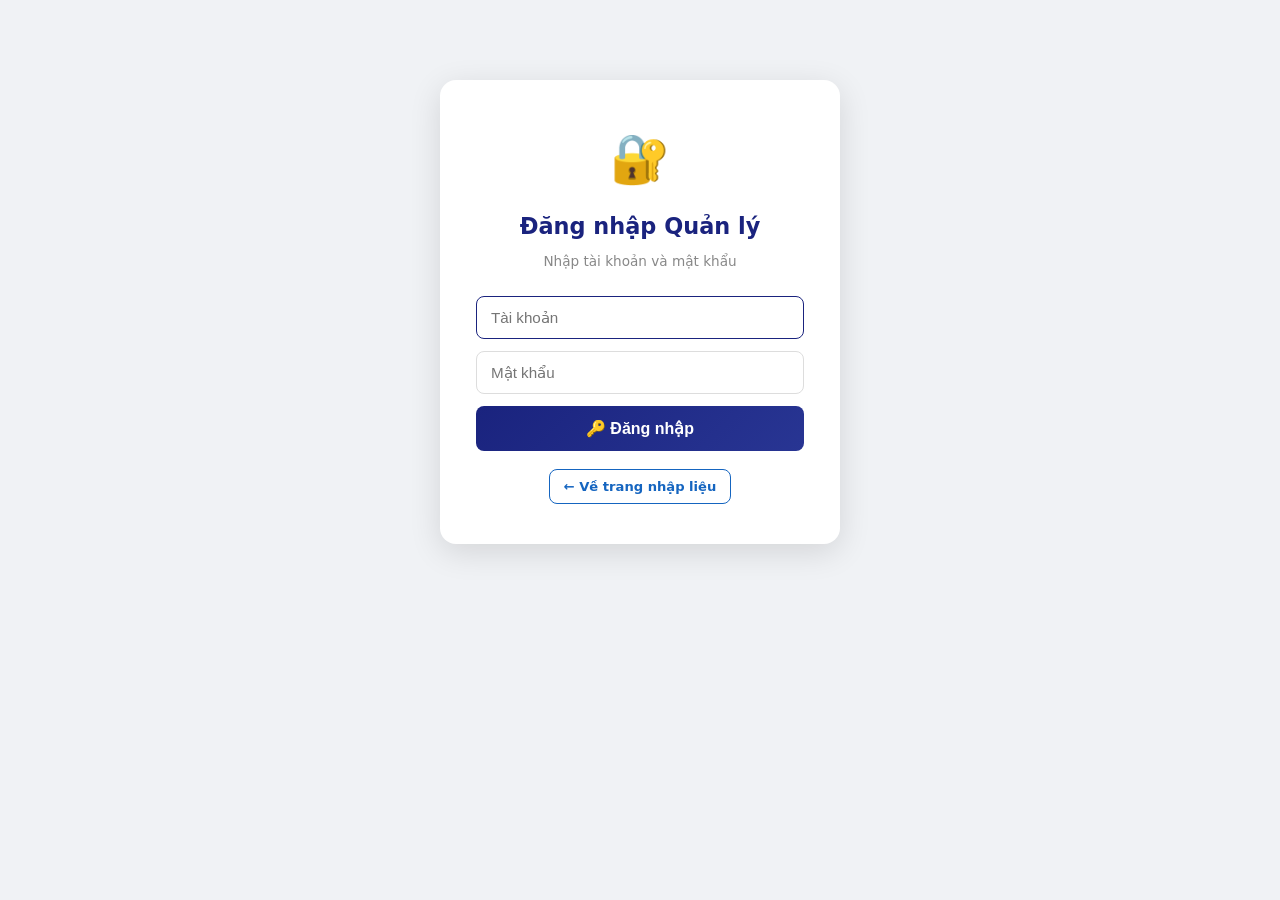
==== quanlyphuongtien/admin.html @ a6fe16ea "Rename qlvtkhanhhoa.com.vn/quanlyphuongtien/admin.html to quanlyphuongtien/admin.html" ====
<!DOCTYPE html>
<html lang="vi">
<head>
  <meta charset="UTF-8">
  <meta name="viewport" content="width=device-width, initial-scale=1.0">
  <title>Tổng Hợp Danh Sách Xe - Quản Lý</title>
  <style>
  :root{--color-primary:#1565c0;--color-primary-dark:#0d47a1;--color-indigo:#1a237e;--color-success:#2e7d32;--color-danger:#c62828;--color-bg:#f0f2f5;--color-card:#fff;--color-border:#e0e0e0;--radius:12px}
  *{margin:0;padding:0;box-sizing:border-box}
  body{font-family:'Segoe UI',system-ui,-apple-system,sans-serif;background:var(--color-bg);color:#1a1a2e;line-height:1.6}
  .header{background:linear-gradient(135deg,#1a237e,#283593);color:#fff;padding:28px 24px;text-align:center}
  .header h1{font-size:1.6rem;margin-bottom:4px}.header p{opacity:.85;font-size:.9rem}
  .container{max-width:1200px;margin:0 auto;padding:20px 16px}
  .btn{padding:10px 20px;border:none;border-radius:8px;font-size:.88rem;font-weight:600;cursor:pointer;display:inline-flex;align-items:center;gap:6px}
  .btn-outline{background:#fff;color:var(--color-primary);border:1.5px solid var(--color-primary)}.btn-outline:hover{background:#e3f2fd}
  .btn-success{background:var(--color-success);color:#fff}.btn-success:hover{background:#1b5e20}
  .btn-danger{background:var(--color-danger);color:#fff}.btn-danger:hover{background:#b71c1c}
  .btn-sm{padding:6px 14px;font-size:.82rem}
  .toast-container{position:fixed;top:20px;right:20px;z-index:9999;display:flex;flex-direction:column;gap:8px}
  .toast{padding:12px 20px;border-radius:8px;color:#fff;font-size:.88rem;font-weight:500;transform:translateX(120%);transition:transform .3s;box-shadow:0 4px 12px rgba(0,0,0,.15);max-width:400px}
  .toast.show{transform:translateX(0)}.toast.success{background:var(--color-success)}.toast.error{background:var(--color-danger)}.toast.info{background:#455a64}
  .login{max-width:400px;margin:80px auto;background:#fff;border-radius:16px;box-shadow:0 8px 32px rgba(0,0,0,.12);padding:40px 36px;text-align:center}
  .login h2{margin:12px 0 6px;color:var(--color-indigo);font-size:1.4rem}.login p{color:#888;font-size:.85rem;margin-bottom:24px}
  .login input{width:100%;padding:12px 14px;border:1.5px solid #ddd;border-radius:8px;font-size:.95rem;box-sizing:border-box;margin-bottom:12px}
  .login input:focus{border-color:var(--color-indigo);outline:none}
  .login-btn{width:100%;padding:13px;background:linear-gradient(135deg,#1a237e,#283593);color:#fff;border:none;border-radius:8px;font-size:1rem;font-weight:600;cursor:pointer}
  .login-err{color:#d32f2f;font-size:.83rem;margin-bottom:12px;display:none}
  .dash{display:none}.dash.active{display:block}
  .cards{display:grid;grid-template-columns:repeat(auto-fit,minmax(200px,1fr));gap:16px;margin-bottom:24px}
  .scard{background:#fff;border-radius:12px;padding:20px 24px;box-shadow:0 2px 12px rgba(0,0,0,.08);text-align:center;border:1px solid var(--color-border)}
  .scard .num{font-size:2.2rem;font-weight:700;color:var(--color-indigo);line-height:1.2}.scard .lbl{font-size:.85rem;color:#666;margin-top:4px}
  .actions-bar{display:flex;gap:10px;margin-bottom:20px;flex-wrap:wrap;align-items:center}
  .sub-card{background:#fff;border-radius:12px;box-shadow:0 2px 12px rgba(0,0,0,.08);margin-bottom:16px;overflow:hidden;border:1px solid #e0e0e0}
  .sub-hdr{display:flex;justify-content:space-between;align-items:center;padding:16px 20px;background:#f5f7fa;cursor:pointer;gap:12px;flex-wrap:wrap}
  .sub-hdr:hover{background:#eef1f6}
  .sub-info{display:flex;gap:20px;align-items:center;flex-wrap:wrap;flex:1}
  .sub-info .name{font-weight:600;color:var(--color-indigo);font-size:1rem}
  .sub-info .meta{color:#666;font-size:.82rem}
  .badge{display:inline-block;padding:4px 12px;border-radius:20px;font-size:.78rem;font-weight:600;white-space:nowrap}
  .bg-green{background:#e8f5e9;color:#2e7d32}.bg-blue{background:#e3f2fd;color:#1565c0}
  .sub-body{display:none;padding:0 20px 20px}.sub-body.open{display:block}
  .sub-detail{display:flex;gap:24px;padding:12px 16px;background:#fafafa;border-radius:8px;margin-bottom:16px;flex-wrap:wrap;font-size:.88rem}
  .table-wrapper{overflow-x:auto;border-radius:8px;border:1px solid var(--color-border)}
  .data-table{width:100%;border-collapse:collapse;font-size:.82rem}
  .data-table th{background:#f5f7fa;padding:10px 12px;text-align:left;font-weight:600;color:#444;border-bottom:2px solid #e0e0e0;white-space:nowrap}
  .data-table td{padding:8px 12px;border-bottom:1px solid #f0f0f0;vertical-align:top}
  .data-table tr:hover{background:#f8f9ff}
  .arrow{font-size:1.2rem;transition:transform .3s;flex-shrink:0}.arrow.open{transform:rotate(180deg)}
  .del-btn{background:none;border:none;cursor:pointer;font-size:1.1rem;padding:4px 8px;border-radius:6px;opacity:.6}.del-btn:hover{opacity:1;background:#ffebee}
  .logout-btn{background:rgba(255,255,255,.15);color:#fff;border:1px solid rgba(255,255,255,.3);padding:6px 16px;border-radius:6px;cursor:pointer;font-size:.82rem}
  .pw-box{background:#fff;border-radius:12px;padding:20px 24px;box-shadow:0 2px 12px rgba(0,0,0,.08);margin-bottom:20px;border:1px solid var(--color-border)}
  .pw-box h3{margin:0 0 12px;font-size:1rem}
  .pw-row{display:flex;gap:12px;flex-wrap:wrap;align-items:flex-end}
  .pw-row .fg{flex:1;min-width:180px;margin-bottom:16px}
  .pw-row label{display:block;font-size:.82rem;font-weight:600;color:#555;margin-bottom:6px}
  .pw-row input{width:100%;padding:10px 12px;border:1.5px solid #ddd;border-radius:8px;font-size:.9rem;box-sizing:border-box}
  .search-box{position:relative}
  .search-box input{padding:8px 12px 8px 32px;border:1.5px solid #ddd;border-radius:8px;font-size:.88rem;min-width:200px}
  .search-box input:focus{border-color:var(--color-primary);outline:none}
  .search-icon{position:absolute;left:10px;top:50%;transform:translateY(-50%)}
  @media(max-width:600px){.header h1{font-size:1.2rem}.cards{grid-template-columns:1fr}.search-box input{min-width:0;width:100%}}
  </style>
</head>
<body>

<div id="loginScreen" class="login">
  <div style="font-size:3rem">🔐</div>
  <h2>Đăng nhập Quản lý</h2>
  <p>Nhập tài khoản và mật khẩu</p>
  <form id="loginForm">
    <input type="text" id="loginUser" placeholder="Tài khoản" autofocus>
    <input type="password" id="loginPass" placeholder="Mật khẩu">
    <div class="login-err" id="loginErr">Sai tài khoản hoặc mật khẩu!</div>
    <button type="submit" class="login-btn">🔑 Đăng nhập</button>
  </form>
  <div style="margin-top:18px">
    <a href="index.html" class="btn btn-outline btn-sm" style="text-decoration:none">← Về trang nhập liệu</a>
  </div>
</div>

<div id="dash" class="dash">
  <header class="header">
    <h1>🔑 Tổng Hợp Danh Sách Xe</h1>
    <p>Xem tất cả phương tiện đã nộp — Dữ liệu từ Google Sheets</p>
    <div style="margin-top:10px;display:flex;gap:12px;align-items:center;justify-content:center;flex-wrap:wrap">
      <a href="index.html" style="color:#fff;opacity:.8;font-size:.85rem;text-decoration:underline">← Trang nhập liệu</a>
      <button class="logout-btn" id="btnLogout">🚪 Đăng xuất</button>
    </div>
  </header>

  <div id="toastContainer" class="toast-container"></div>

  <div class="container">
    <div class="cards">
      <div class="scard"><div class="num" id="tSubs">0</div><div class="lbl">Lượt nộp</div></div>
      <div class="scard"><div class="num" id="tVeh">0</div><div class="lbl">Tổng số xe</div></div>
      <div class="scard"><div class="num" id="tPpl">0</div><div class="lbl">Đơn vị / cá nhân</div></div>
    </div>

    <div class="actions-bar">
      <button class="btn btn-outline" id="btnRefresh">🔄 Làm mới</button>
      <button class="btn btn-success" id="btnExportAll">📥 Xuất Excel tổng hợp</button>
      <button class="btn btn-danger btn-sm" id="btnClearAll">🗑️ Xóa tất cả</button>
      <div class="search-box" style="margin-left:auto"><span class="search-icon">🔍</span><input type="text" id="searchInput" placeholder="Lọc theo tên, SĐT, email, biển số, đơn vị..."></div>
    </div>

    <div class="pw-box">
      <h3>🔧 Đổi mật khẩu quản lý</h3>
      <div class="pw-row">
        <div class="fg"><label>Tài khoản mới</label><input type="text" id="newUser"></div>
        <div class="fg"><label>Mật khẩu mới</label><input type="password" id="newPass"></div>
        <button class="btn btn-outline" id="btnChgPw" style="height:42px;margin-bottom:16px">💾 Lưu</button>
      </div>
    </div>

    <div id="subsList"></div>
  </div>
</div>

<script src="https://cdn.sheetjs.com/xlsx-0.20.3/package/dist/xlsx.full.min.js"></script>
<script>
/* ===== CẤU HÌNH API — dán URL web app Apps Script của bạn vào đây ===== */
var API_URL='https://script.google.com/macros/s/AKfycbxdv98ykDOkmrjnr_sd-RaKfi7Gx3114HEgh5yLzJ5TA0Jw1oR4vMDsIMnKHIXBnnZs/exec';
function callApi(payload){
  return fetch(API_URL,{method:'POST',body:JSON.stringify(payload)}).then(function(r){return r.json()});
}

var submissions=[], filterTerm='', adminCred=null;
function esc(s){if(!s)return'';return String(s).replace(/&/g,'&amp;').replace(/</g,'&lt;').replace(/>/g,'&gt;')}
function showToast(m,t){var c=document.getElementById('toastContainer');if(!c)return;var d=document.createElement('div');d.className='toast '+(t||'success');d.textContent=m;c.appendChild(d);setTimeout(function(){d.classList.add('show')},10);setTimeout(function(){d.classList.remove('show');setTimeout(function(){d.remove()},300)},3500)}
function fmtT(iso){var d=new Date(iso);function p(n){return n<10?'0'+n:''+n}return p(d.getDate())+'/'+p(d.getMonth()+1)+'/'+d.getFullYear()+' '+p(d.getHours())+':'+p(d.getMinutes())}

/* ===== Đăng nhập ===== */
document.getElementById('loginForm').addEventListener('submit',function(e){
  e.preventDefault();
  var u=document.getElementById('loginUser').value.trim(), p=document.getElementById('loginPass').value;
  callApi({action:'verify',user:u,pass:p}).then(function(r){
    if(r&&r.status==='success'&&r.ok){
      adminCred={user:u,pass:p};
      try{sessionStorage.setItem('admin_cred',JSON.stringify(adminCred))}catch(e){}
      showDash();
    }else{document.getElementById('loginErr').style.display='block'}
  }).catch(function(){document.getElementById('loginErr').style.display='block'});
});

document.getElementById('btnLogout').addEventListener('click',function(){try{sessionStorage.removeItem('admin_cred')}catch(e){}location.reload()});
document.getElementById('btnRefresh').addEventListener('click',loadData);
document.getElementById('searchInput').addEventListener('input',function(){filterTerm=this.value.toLowerCase().trim();renderAll()});
document.getElementById('btnClearAll').addEventListener('click',function(){
  if(!confirm('Xóa TẤT CẢ dữ liệu? Không thể hoàn tác!'))return;
  callApi({action:'deleteAll',user:adminCred.user,pass:adminCred.pass}).then(function(r){
    if(r&&r.status==='success'){loadData();showToast('Đã xóa tất cả')}else{showToast('Lỗi: '+(r?r.message:''),'error')}
  }).catch(function(e){showToast('Lỗi: '+String(e),'error')});
});
document.getElementById('btnChgPw').addEventListener('click',function(){
  var u=document.getElementById('newUser').value.trim(), p=document.getElementById('newPass').value;
  if(!u||!p){showToast('Nhập đủ tài khoản và mật khẩu!','error');return}
  callApi({action:'setCred',user:adminCred.user,pass:adminCred.pass,newUser:u,newPass:p}).then(function(r){
    if(r&&r.status==='success'){
      adminCred={user:u,pass:p};
      try{sessionStorage.setItem('admin_cred',JSON.stringify(adminCred))}catch(e){}
      showToast('Đã đổi mật khẩu!');document.getElementById('newUser').value='';document.getElementById('newPass').value='';
    }else{showToast('Lỗi: '+(r?r.message:''),'error')}
  }).catch(function(e){showToast('Lỗi: '+String(e),'error')});
});

/* Khôi phục phiên đăng nhập */
try{var sc=sessionStorage.getItem('admin_cred');if(sc){adminCred=JSON.parse(sc);showDash()}}catch(e){}
function showDash(){document.getElementById('loginScreen').style.display='none';document.getElementById('dash').classList.add('active');loadData()}

function loadData(){
  if(!adminCred){return}
  document.getElementById('subsList').innerHTML='<div style="text-align:center;padding:40px;color:#666"><p style="font-size:1.5rem">⏳</p><p>Đang tải từ Google Sheets...</p></div>';
  callApi({action:'getAll',user:adminCred.user,pass:adminCred.pass}).then(function(r){
    if(r&&r.status==='success'){submissions=r.submissions||[];renderAll()}
    else{showToast('Lỗi: '+(r?r.message:''),'error');submissions=[];renderAll()}
  }).catch(function(e){showToast('Lỗi tải: '+String(e),'error');submissions=[];renderAll()});
}

function matchFilter(s){
  if(!filterTerm)return true;
  var parts=[s.submitter.hoTen,s.submitter.sdt,s.submitter.email];
  for(var j=0;j<s.vehicles.length;j++){var v=s.vehicles[j];parts.push(v.bienSo,v.donVi,v.soPhuhieu,v.loaiPH,v.chuSoHuu,v.laiXe)}
  return parts.join(' ').toLowerCase().indexOf(filterTerm)>=0;
}

function renderAll(){
  var ts=submissions.length,tv=0,emails={};
  for(var i=0;i<submissions.length;i++){tv+=submissions[i].vehicleCount||0;emails[submissions[i].submitter.email||submissions[i].submitter.hoTen]=1}
  document.getElementById('tSubs').textContent=ts;
  document.getElementById('tVeh').textContent=tv;
  document.getElementById('tPpl').textContent=Object.keys(emails).length;

  var c=document.getElementById('subsList');
  if(submissions.length===0){c.innerHTML='<div style="text-align:center;padding:60px 20px;color:#999"><span style="font-size:3rem;display:block;margin-bottom:12px">📭</span><p style="font-size:1.1rem;font-weight:500">Chưa có lượt nộp nào</p></div>';return}

  var sorted=submissions.slice().sort(function(a,b){return new Date(b.timestamp)-new Date(a.timestamp)}).filter(matchFilter);
  if(sorted.length===0){c.innerHTML='<div style="text-align:center;padding:40px 20px;color:#999"><span style="font-size:2.5rem;display:block;margin-bottom:8px">🔍</span><p>Không có lượt nộp nào khớp "'+esc(filterTerm)+'"</p></div>';return}

  var h='';
  for(var i=0;i<sorted.length;i++){
    var s=sorted[i],tm=fmtT(s.timestamp);
    h+='<div class="sub-card"><div class="sub-hdr" onclick="togSub(this)"><div class="sub-info">';
    h+='<span class="name">👤 '+esc(s.submitter.hoTen)+'</span>';
    h+='<span class="meta">📞 '+esc(s.submitter.sdt)+'</span>';
    h+='<span class="meta">📧 '+esc(s.submitter.email)+'</span></div>';
    h+='<span class="badge bg-green">🚗 '+s.vehicleCount+' xe</span>';
    h+='<span class="badge bg-blue">🕐 '+tm+'</span>';
    h+='<button class="del-btn" onclick="event.stopPropagation();delSub(\''+s.id+'\')" title="Xóa">🗑️</button>';
    h+='<span class="arrow">▼</span></div>';
    h+='<div class="sub-body"><div class="sub-detail">';
    h+='<span>👤 <strong>'+esc(s.submitter.hoTen)+'</strong></span>';
    h+='<span>📞 <strong>'+esc(s.submitter.sdt)+'</strong></span>';
    h+='<span>📧 <strong>'+esc(s.submitter.email)+'</strong></span>';
    h+='<span>🕐 <strong>'+tm+'</strong></span></div>';
    h+='<div class="table-wrapper" style="display:block"><table class="data-table"><thead><tr>';
    h+='<th>STT</th><th>Đơn vị</th><th>Mã ĐKKD</th><th>Biển số</th><th>Loại PH</th><th>TT/Ghế</th><th>Chủ xe</th><th>Lái xe</th><th>Niên hạn</th><th>TK GSHT</th></tr></thead><tbody>';
    for(var j=0;j<s.vehicles.length;j++){
      var v=s.vehicles[j];
      h+='<tr><td>'+(j+1)+'</td><td>'+esc(v.donVi)+'</td><td>'+esc(v.maSoDKKD)+'</td><td><strong>'+esc(v.bienSo)+'</strong></td><td>'+esc(v.loaiPH)+'</td><td>'+esc(v.taiTrong)+'</td><td>'+esc(v.chuSoHuu)+'</td><td>'+esc(v.laiXe)+'</td><td>'+esc(v.nienHan)+'</td><td>'+esc(v.taiKhoan)+'</td></tr>';
    }
    h+='</tbody></table></div></div></div>';
  }
  c.innerHTML=h;
}

function togSub(el){var b=el.nextElementSibling,a=el.querySelector('.arrow');b.classList.toggle('open');a.classList.toggle('open')}
function delSub(id){
  if(!confirm('Xóa lượt nộp này?'))return;
  callApi({action:'delete',id:id,user:adminCred.user,pass:adminCred.pass}).then(function(r){
    if(r&&r.status==='success'){loadData();showToast('Đã xóa')}else{showToast('Lỗi: '+(r?r.message:''),'error')}
  }).catch(function(e){showToast('Lỗi: '+String(e),'error')});
}

/* ===== Tạo worksheet đúng mẫu cơ quan ===== */
function buildOfficialSheet(list){
  var header1=['STT','Tên Đơn vị Kinh Doanh vận tải','Mã số Đăng ký kinh doanh đơn vị','Địa chỉ đơn vị Đăng ký KDVT','Biển số','Số Phù hiệu','Loại Phù Hiệu','Tải trọng Hàng Hóa (theo đăng ký xe)\n(Kg)','Tên chủ sở hữu (theo đăng ký xe)/ số điện thoại chủ xe','Địa chỉ chủ Phương tiện','Họ tên Lái xe/ Số điện thoại lái xe','Địa chỉ lái xe','Niên hạn \n sử dụng\n(nếu không niên hạn ghi số 0)','Thiết bị giám sát hành trình và \n thiết bị ghi nhận hình ảnh người lái xe','','','Ghi chú'];
  var header2=['','','','','','','','','','','','','','Tài khoản','Mật khẩu','Đơn vị cung cấp',''];
  var rows=[header1,header2];
  for(var i=0;i<list.length;i++){var v=list[i];rows.push([i+1,v.donVi,v.maSoDKKD,v.diaChiDV,v.bienSo,v.soPhuhieu,v.loaiPH,v.taiTrong,v.chuSoHuu,v.diaChiChu,v.laiXe,v.diaChiLX,v.nienHan,v.taiKhoan,v.matKhau,v.dvCungCap,v.ghiChu])}
  var ws=XLSX.utils.aoa_to_sheet(rows);
  ws['!cols']=[{wch:7},{wch:20},{wch:26},{wch:23},{wch:21},{wch:16},{wch:22},{wch:17},{wch:42},{wch:28},{wch:26},{wch:25},{wch:18},{wch:18},{wch:18},{wch:15},{wch:21}];
  ws['!merges']=[
    {s:{r:0,c:0},e:{r:1,c:0}},{s:{r:0,c:1},e:{r:1,c:1}},{s:{r:0,c:2},e:{r:1,c:2}},{s:{r:0,c:3},e:{r:1,c:3}},
    {s:{r:0,c:4},e:{r:1,c:4}},{s:{r:0,c:5},e:{r:1,c:5}},{s:{r:0,c:6},e:{r:1,c:6}},{s:{r:0,c:7},e:{r:1,c:7}},
    {s:{r:0,c:8},e:{r:1,c:8}},{s:{r:0,c:9},e:{r:1,c:9}},{s:{r:0,c:10},e:{r:1,c:10}},{s:{r:0,c:11},e:{r:1,c:11}},
    {s:{r:0,c:12},e:{r:1,c:12}},{s:{r:0,c:13},e:{r:0,c:15}},{s:{r:0,c:16},e:{r:1,c:16}}
  ];
  return ws;
}

document.getElementById('btnExportAll').addEventListener('click',function(){
  if(submissions.length===0){showToast('Chưa có dữ liệu để xuất!','error');return}
  var subs=submissions.slice().sort(function(a,b){return new Date(a.timestamp)-new Date(b.timestamp)}).filter(matchFilter);
  if(subs.length===0){showToast('Không có lượt nộp nào khớp bộ lọc!','error');return}
  var allVehicles=[], logRows=[['STT','Người nộp','SĐT','Email','Số xe','Thời gian nộp']];
  for(var i=0;i<subs.length;i++){
    var s=subs[i];
    logRows.push([i+1,s.submitter.hoTen,s.submitter.sdt,s.submitter.email,s.vehicleCount,fmtT(s.timestamp)]);
    for(var j=0;j<s.vehicles.length;j++)allVehicles.push(s.vehicles[j]);
  }
  var wb=XLSX.utils.book_new();
  XLSX.utils.book_append_sheet(wb,buildOfficialSheet(allVehicles),'Tổng hợp xe');
  var wsLog=XLSX.utils.aoa_to_sheet(logRows);
  wsLog['!cols']=[{wch:6},{wch:24},{wch:15},{wch:26},{wch:8},{wch:18}];
  XLSX.utils.book_append_sheet(wb,wsLog,'Theo lượt nộp');
  var dateStr=new Date().toISOString().slice(0,10);
  XLSX.writeFile(wb,'Tong_hop_danh_sach_xe_'+dateStr+'.xlsx');
  showToast('Đã xuất '+allVehicles.length+' xe ('+subs.length+' lượt nộp)');
});
</script>
</body>
</html>
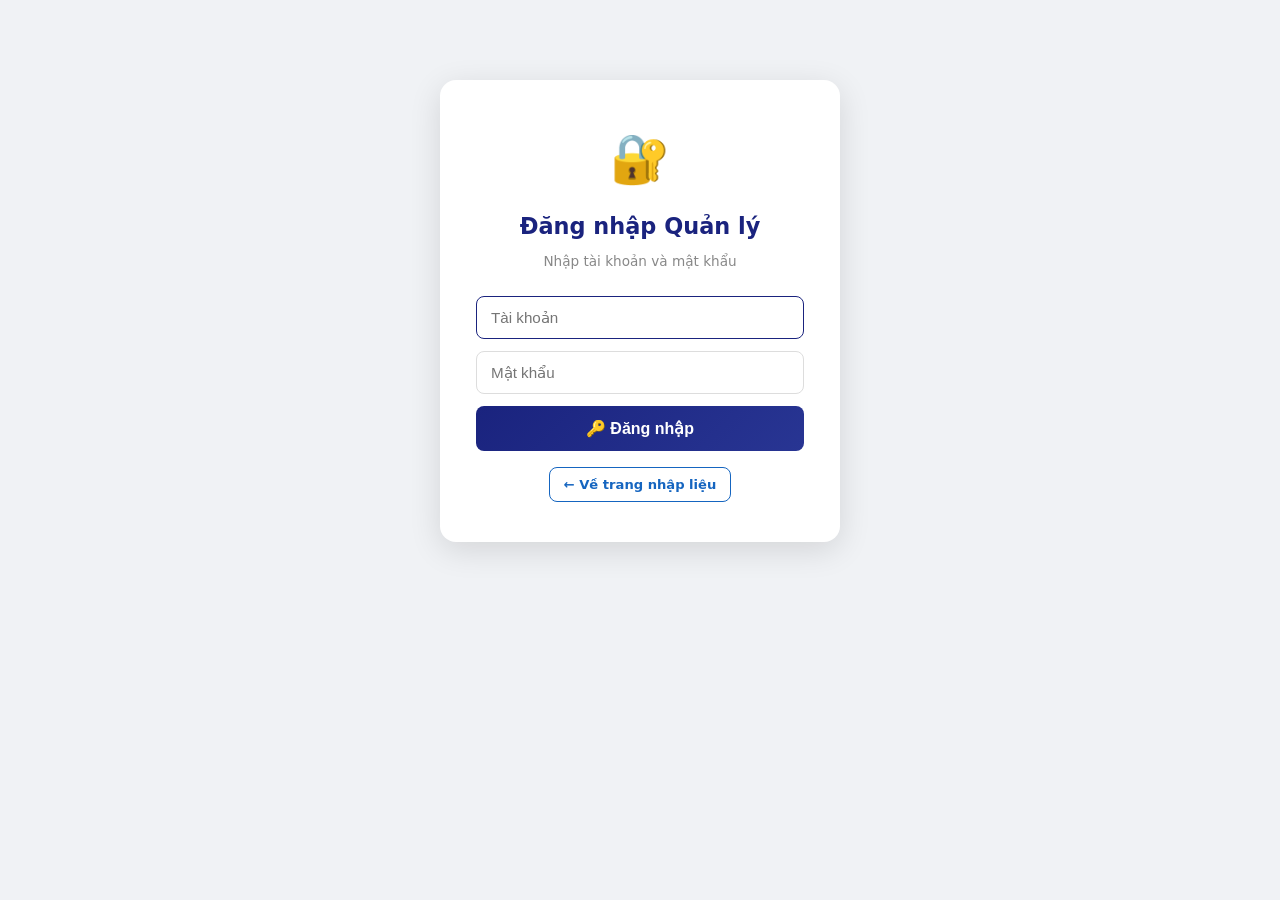
==== commit 27a1ecbe: "Update delete functionality in admin panel Replaced 'Clear All' button with 'Delete Selected' functi" ====
--- a/quanlyphuongtien/admin.html
+++ b/quanlyphuongtien/admin.html
@@ -73,7 +73,7 @@
     <div class="login-err" id="loginErr">Sai tài khoản hoặc mật khẩu!</div>
     <button type="submit" class="login-btn">🔑 Đăng nhập</button>
   </form>
-  <div style="margin-top:18px">
+  <div style="margin-top:16px">
     <a href="index.html" class="btn btn-outline btn-sm" style="text-decoration:none">← Về trang nhập liệu</a>
   </div>
 </div>
@@ -100,7 +100,8 @@
     <div class="actions-bar">
       <button class="btn btn-outline" id="btnRefresh">🔄 Làm mới</button>
       <button class="btn btn-success" id="btnExportAll">📥 Xuất Excel tổng hợp</button>
-      <button class="btn btn-danger btn-sm" id="btnClearAll">🗑️ Xóa tất cả</button>
+      <label style="display:inline-flex;align-items:center;gap:6px;font-size:.85rem;color:#555;cursor:pointer;user-select:none"><input type="checkbox" id="chkAll" style="width:16px;height:16px;cursor:pointer"> Chọn tất cả</label>
+      <button class="btn btn-danger btn-sm" id="btnDeleteSelected">🗑️ Xóa mục đã chọn</button>
       <div class="search-box" style="margin-left:auto"><span class="search-icon">🔍</span><input type="text" id="searchInput" placeholder="Lọc theo tên, SĐT, email, biển số, đơn vị..."></div>
     </div>
 
@@ -146,11 +147,17 @@
 document.getElementById('btnLogout').addEventListener('click',function(){try{sessionStorage.removeItem('admin_cred')}catch(e){}location.reload()});
 document.getElementById('btnRefresh').addEventListener('click',loadData);
 document.getElementById('searchInput').addEventListener('input',function(){filterTerm=this.value.toLowerCase().trim();renderAll()});
-document.getElementById('btnClearAll').addEventListener('click',function(){
-  if(!confirm('Xóa TẤT CẢ dữ liệu? Không thể hoàn tác!'))return;
-  callApi({action:'deleteAll',user:adminCred.user,pass:adminCred.pass}).then(function(r){
-    if(r&&r.status==='success'){loadData();showToast('Đã xóa tất cả')}else{showToast('Lỗi: '+(r?r.message:''),'error')}
-  }).catch(function(e){showToast('Lỗi: '+String(e),'error')});
+document.getElementById('chkAll').addEventListener('change',function(){
+  var boxes=document.querySelectorAll('.sub-chk');
+  for(var i=0;i<boxes.length;i++)boxes[i].checked=this.checked;
+});
+document.getElementById('btnDeleteSelected').addEventListener('click',function(){
+  var boxes=document.querySelectorAll('.sub-chk:checked');
+  if(boxes.length===0){showToast('Chưa chọn lượt nộp nào để xóa!','error');return}
+  if(!confirm('Xóa '+boxes.length+' lượt nộp đã chọn? Không thể hoàn tác!'))return;
+  var ids=[];for(var i=0;i<boxes.length;i++)ids.push(boxes[i].getAttribute('data-id'));
+  var proms=ids.map(function(id){return callApi({action:'delete',id:id,user:adminCred.user,pass:adminCred.pass})});
+  Promise.all(proms).then(function(){loadData();showToast('Đã xóa '+ids.length+' lượt nộp')}).catch(function(e){loadData();showToast('Lỗi: '+String(e),'error')});
 });
 document.getElementById('btnChgPw').addEventListener('click',function(){
   var u=document.getElementById('newUser').value.trim(), p=document.getElementById('newPass').value;
@@ -185,6 +192,7 @@
 }
 
 function renderAll(){
+  var ca=document.getElementById('chkAll');if(ca)ca.checked=false;
   var ts=submissions.length,tv=0,emails={};
   for(var i=0;i<submissions.length;i++){tv+=submissions[i].vehicleCount||0;emails[submissions[i].submitter.email||submissions[i].submitter.hoTen]=1}
   document.getElementById('tSubs').textContent=ts;
@@ -200,7 +208,9 @@
   var h='';
   for(var i=0;i<sorted.length;i++){
     var s=sorted[i],tm=fmtT(s.timestamp);
-    h+='<div class="sub-card"><div class="sub-hdr" onclick="togSub(this)"><div class="sub-info">';
+    h+='<div class="sub-card"><div class="sub-hdr" onclick="togSub(this)">';
+    h+='<input type="checkbox" class="sub-chk" data-id="'+esc(s.id)+'" onclick="event.stopPropagation()" style="width:18px;height:18px;flex-shrink:0;cursor:pointer">';
+    h+='<div class="sub-info">';
     h+='<span class="name">👤 '+esc(s.submitter.hoTen)+'</span>';
     h+='<span class="meta">📞 '+esc(s.submitter.sdt)+'</span>';
     h+='<span class="meta">📧 '+esc(s.submitter.email)+'</span></div>';
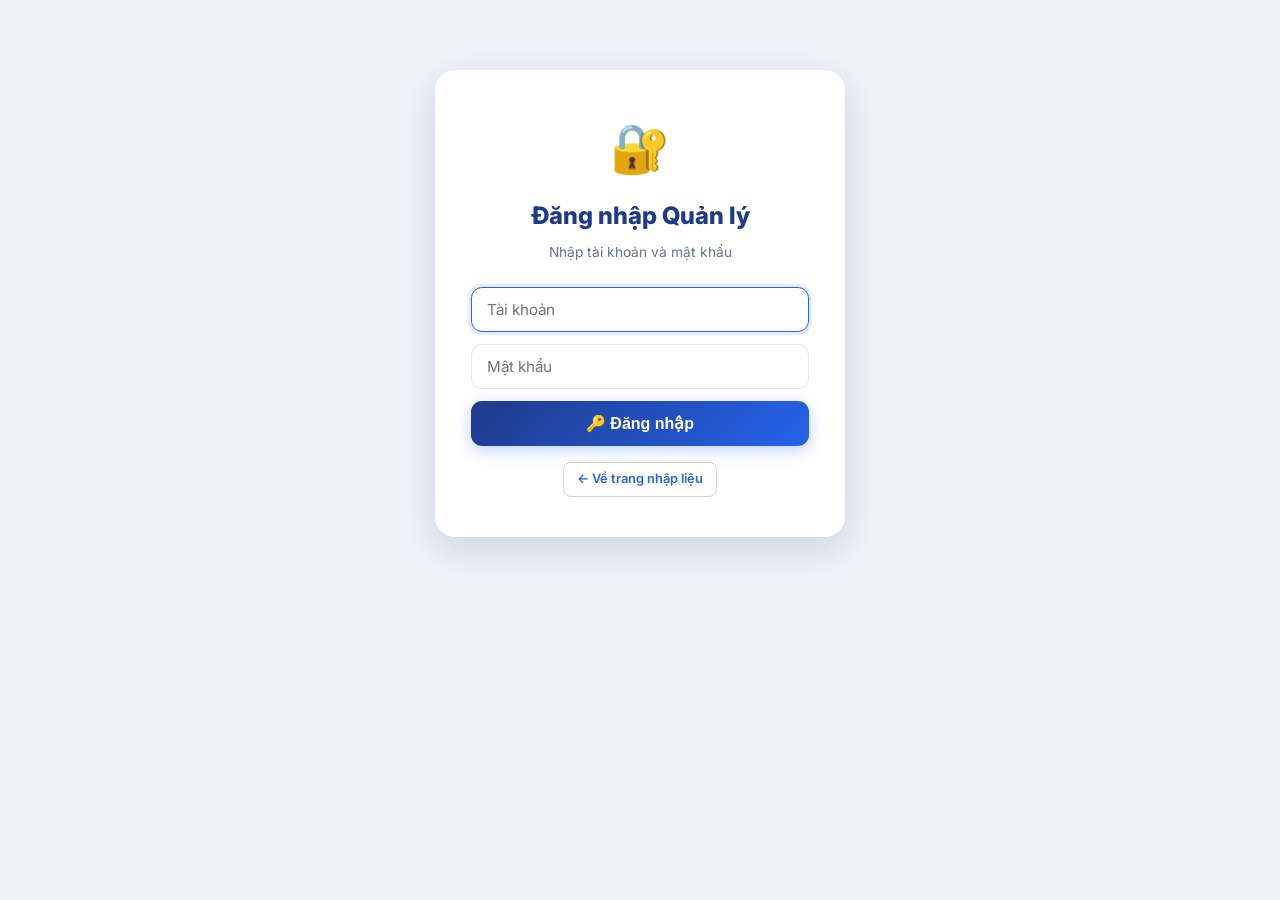
==== commit ba4e0bdf: "Add files via upload" ====
--- a/quanlyphuongtien/admin.html
+++ b/quanlyphuongtien/admin.html
@@ -1,283 +1,419 @@
-<!DOCTYPE html>
-<html lang="vi">
-<head>
-  <meta charset="UTF-8">
-  <meta name="viewport" content="width=device-width, initial-scale=1.0">
-  <title>Tổng Hợp Danh Sách Xe - Quản Lý</title>
-  <style>
-  :root{--color-primary:#1565c0;--color-primary-dark:#0d47a1;--color-indigo:#1a237e;--color-success:#2e7d32;--color-danger:#c62828;--color-bg:#f0f2f5;--color-card:#fff;--color-border:#e0e0e0;--radius:12px}
-  *{margin:0;padding:0;box-sizing:border-box}
-  body{font-family:'Segoe UI',system-ui,-apple-system,sans-serif;background:var(--color-bg);color:#1a1a2e;line-height:1.6}
-  .header{background:linear-gradient(135deg,#1a237e,#283593);color:#fff;padding:28px 24px;text-align:center}
-  .header h1{font-size:1.6rem;margin-bottom:4px}.header p{opacity:.85;font-size:.9rem}
-  .container{max-width:1200px;margin:0 auto;padding:20px 16px}
-  .btn{padding:10px 20px;border:none;border-radius:8px;font-size:.88rem;font-weight:600;cursor:pointer;display:inline-flex;align-items:center;gap:6px}
-  .btn-outline{background:#fff;color:var(--color-primary);border:1.5px solid var(--color-primary)}.btn-outline:hover{background:#e3f2fd}
-  .btn-success{background:var(--color-success);color:#fff}.btn-success:hover{background:#1b5e20}
-  .btn-danger{background:var(--color-danger);color:#fff}.btn-danger:hover{background:#b71c1c}
-  .btn-sm{padding:6px 14px;font-size:.82rem}
-  .toast-container{position:fixed;top:20px;right:20px;z-index:9999;display:flex;flex-direction:column;gap:8px}
-  .toast{padding:12px 20px;border-radius:8px;color:#fff;font-size:.88rem;font-weight:500;transform:translateX(120%);transition:transform .3s;box-shadow:0 4px 12px rgba(0,0,0,.15);max-width:400px}
-  .toast.show{transform:translateX(0)}.toast.success{background:var(--color-success)}.toast.error{background:var(--color-danger)}.toast.info{background:#455a64}
-  .login{max-width:400px;margin:80px auto;background:#fff;border-radius:16px;box-shadow:0 8px 32px rgba(0,0,0,.12);padding:40px 36px;text-align:center}
-  .login h2{margin:12px 0 6px;color:var(--color-indigo);font-size:1.4rem}.login p{color:#888;font-size:.85rem;margin-bottom:24px}
-  .login input{width:100%;padding:12px 14px;border:1.5px solid #ddd;border-radius:8px;font-size:.95rem;box-sizing:border-box;margin-bottom:12px}
-  .login input:focus{border-color:var(--color-indigo);outline:none}
-  .login-btn{width:100%;padding:13px;background:linear-gradient(135deg,#1a237e,#283593);color:#fff;border:none;border-radius:8px;font-size:1rem;font-weight:600;cursor:pointer}
-  .login-err{color:#d32f2f;font-size:.83rem;margin-bottom:12px;display:none}
-  .dash{display:none}.dash.active{display:block}
-  .cards{display:grid;grid-template-columns:repeat(auto-fit,minmax(200px,1fr));gap:16px;margin-bottom:24px}
-  .scard{background:#fff;border-radius:12px;padding:20px 24px;box-shadow:0 2px 12px rgba(0,0,0,.08);text-align:center;border:1px solid var(--color-border)}
-  .scard .num{font-size:2.2rem;font-weight:700;color:var(--color-indigo);line-height:1.2}.scard .lbl{font-size:.85rem;color:#666;margin-top:4px}
-  .actions-bar{display:flex;gap:10px;margin-bottom:20px;flex-wrap:wrap;align-items:center}
-  .sub-card{background:#fff;border-radius:12px;box-shadow:0 2px 12px rgba(0,0,0,.08);margin-bottom:16px;overflow:hidden;border:1px solid #e0e0e0}
-  .sub-hdr{display:flex;justify-content:space-between;align-items:center;padding:16px 20px;background:#f5f7fa;cursor:pointer;gap:12px;flex-wrap:wrap}
-  .sub-hdr:hover{background:#eef1f6}
-  .sub-info{display:flex;gap:20px;align-items:center;flex-wrap:wrap;flex:1}
-  .sub-info .name{font-weight:600;color:var(--color-indigo);font-size:1rem}
-  .sub-info .meta{color:#666;font-size:.82rem}
-  .badge{display:inline-block;padding:4px 12px;border-radius:20px;font-size:.78rem;font-weight:600;white-space:nowrap}
-  .bg-green{background:#e8f5e9;color:#2e7d32}.bg-blue{background:#e3f2fd;color:#1565c0}
-  .sub-body{display:none;padding:0 20px 20px}.sub-body.open{display:block}
-  .sub-detail{display:flex;gap:24px;padding:12px 16px;background:#fafafa;border-radius:8px;margin-bottom:16px;flex-wrap:wrap;font-size:.88rem}
-  .table-wrapper{overflow-x:auto;border-radius:8px;border:1px solid var(--color-border)}
-  .data-table{width:100%;border-collapse:collapse;font-size:.82rem}
-  .data-table th{background:#f5f7fa;padding:10px 12px;text-align:left;font-weight:600;color:#444;border-bottom:2px solid #e0e0e0;white-space:nowrap}
-  .data-table td{padding:8px 12px;border-bottom:1px solid #f0f0f0;vertical-align:top}
-  .data-table tr:hover{background:#f8f9ff}
-  .arrow{font-size:1.2rem;transition:transform .3s;flex-shrink:0}.arrow.open{transform:rotate(180deg)}
-  .del-btn{background:none;border:none;cursor:pointer;font-size:1.1rem;padding:4px 8px;border-radius:6px;opacity:.6}.del-btn:hover{opacity:1;background:#ffebee}
-  .logout-btn{background:rgba(255,255,255,.15);color:#fff;border:1px solid rgba(255,255,255,.3);padding:6px 16px;border-radius:6px;cursor:pointer;font-size:.82rem}
-  .pw-box{background:#fff;border-radius:12px;padding:20px 24px;box-shadow:0 2px 12px rgba(0,0,0,.08);margin-bottom:20px;border:1px solid var(--color-border)}
-  .pw-box h3{margin:0 0 12px;font-size:1rem}
-  .pw-row{display:flex;gap:12px;flex-wrap:wrap;align-items:flex-end}
-  .pw-row .fg{flex:1;min-width:180px;margin-bottom:16px}
-  .pw-row label{display:block;font-size:.82rem;font-weight:600;color:#555;margin-bottom:6px}
-  .pw-row input{width:100%;padding:10px 12px;border:1.5px solid #ddd;border-radius:8px;font-size:.9rem;box-sizing:border-box}
-  .search-box{position:relative}
-  .search-box input{padding:8px 12px 8px 32px;border:1.5px solid #ddd;border-radius:8px;font-size:.88rem;min-width:200px}
-  .search-box input:focus{border-color:var(--color-primary);outline:none}
-  .search-icon{position:absolute;left:10px;top:50%;transform:translateY(-50%)}
-  @media(max-width:600px){.header h1{font-size:1.2rem}.cards{grid-template-columns:1fr}.search-box input{min-width:0;width:100%}}
-  </style>
-</head>
-<body>
-
-<div id="loginScreen" class="login">
-  <div style="font-size:3rem">🔐</div>
-  <h2>Đăng nhập Quản lý</h2>
-  <p>Nhập tài khoản và mật khẩu</p>
-  <form id="loginForm">
-    <input type="text" id="loginUser" placeholder="Tài khoản" autofocus>
-    <input type="password" id="loginPass" placeholder="Mật khẩu">
-    <div class="login-err" id="loginErr">Sai tài khoản hoặc mật khẩu!</div>
-    <button type="submit" class="login-btn">🔑 Đăng nhập</button>
-  </form>
-  <div style="margin-top:16px">
-    <a href="index.html" class="btn btn-outline btn-sm" style="text-decoration:none">← Về trang nhập liệu</a>
-  </div>
-</div>
-
-<div id="dash" class="dash">
-  <header class="header">
-    <h1>🔑 Tổng Hợp Danh Sách Xe</h1>
-    <p>Xem tất cả phương tiện đã nộp — Dữ liệu từ Google Sheets</p>
-    <div style="margin-top:10px;display:flex;gap:12px;align-items:center;justify-content:center;flex-wrap:wrap">
-      <a href="index.html" style="color:#fff;opacity:.8;font-size:.85rem;text-decoration:underline">← Trang nhập liệu</a>
-      <button class="logout-btn" id="btnLogout">🚪 Đăng xuất</button>
-    </div>
-  </header>
-
-  <div id="toastContainer" class="toast-container"></div>
-
-  <div class="container">
-    <div class="cards">
-      <div class="scard"><div class="num" id="tSubs">0</div><div class="lbl">Lượt nộp</div></div>
-      <div class="scard"><div class="num" id="tVeh">0</div><div class="lbl">Tổng số xe</div></div>
-      <div class="scard"><div class="num" id="tPpl">0</div><div class="lbl">Đơn vị / cá nhân</div></div>
-    </div>
-
-    <div class="actions-bar">
-      <button class="btn btn-outline" id="btnRefresh">🔄 Làm mới</button>
-      <button class="btn btn-success" id="btnExportAll">📥 Xuất Excel tổng hợp</button>
-      <label style="display:inline-flex;align-items:center;gap:6px;font-size:.85rem;color:#555;cursor:pointer;user-select:none"><input type="checkbox" id="chkAll" style="width:16px;height:16px;cursor:pointer"> Chọn tất cả</label>
-      <button class="btn btn-danger btn-sm" id="btnDeleteSelected">🗑️ Xóa mục đã chọn</button>
-      <div class="search-box" style="margin-left:auto"><span class="search-icon">🔍</span><input type="text" id="searchInput" placeholder="Lọc theo tên, SĐT, email, biển số, đơn vị..."></div>
-    </div>
-
-    <div class="pw-box">
-      <h3>🔧 Đổi mật khẩu quản lý</h3>
-      <div class="pw-row">
-        <div class="fg"><label>Tài khoản mới</label><input type="text" id="newUser"></div>
-        <div class="fg"><label>Mật khẩu mới</label><input type="password" id="newPass"></div>
-        <button class="btn btn-outline" id="btnChgPw" style="height:42px;margin-bottom:16px">💾 Lưu</button>
-      </div>
-    </div>
-
-    <div id="subsList"></div>
-  </div>
-</div>
-
-<script src="https://cdn.sheetjs.com/xlsx-0.20.3/package/dist/xlsx.full.min.js"></script>
-<script>
-/* ===== CẤU HÌNH API — dán URL web app Apps Script của bạn vào đây ===== */
-var API_URL='https://script.google.com/macros/s/AKfycbxdv98ykDOkmrjnr_sd-RaKfi7Gx3114HEgh5yLzJ5TA0Jw1oR4vMDsIMnKHIXBnnZs/exec';
-function callApi(payload){
-  return fetch(API_URL,{method:'POST',body:JSON.stringify(payload)}).then(function(r){return r.json()});
-}
-
-var submissions=[], filterTerm='', adminCred=null;
-function esc(s){if(!s)return'';return String(s).replace(/&/g,'&amp;').replace(/</g,'&lt;').replace(/>/g,'&gt;')}
-function showToast(m,t){var c=document.getElementById('toastContainer');if(!c)return;var d=document.createElement('div');d.className='toast '+(t||'success');d.textContent=m;c.appendChild(d);setTimeout(function(){d.classList.add('show')},10);setTimeout(function(){d.classList.remove('show');setTimeout(function(){d.remove()},300)},3500)}
-function fmtT(iso){var d=new Date(iso);function p(n){return n<10?'0'+n:''+n}return p(d.getDate())+'/'+p(d.getMonth()+1)+'/'+d.getFullYear()+' '+p(d.getHours())+':'+p(d.getMinutes())}
-
-/* ===== Đăng nhập ===== */
-document.getElementById('loginForm').addEventListener('submit',function(e){
-  e.preventDefault();
-  var u=document.getElementById('loginUser').value.trim(), p=document.getElementById('loginPass').value;
-  callApi({action:'verify',user:u,pass:p}).then(function(r){
-    if(r&&r.status==='success'&&r.ok){
-      adminCred={user:u,pass:p};
-      try{sessionStorage.setItem('admin_cred',JSON.stringify(adminCred))}catch(e){}
-      showDash();
-    }else{document.getElementById('loginErr').style.display='block'}
-  }).catch(function(){document.getElementById('loginErr').style.display='block'});
-});
-
-document.getElementById('btnLogout').addEventListener('click',function(){try{sessionStorage.removeItem('admin_cred')}catch(e){}location.reload()});
-document.getElementById('btnRefresh').addEventListener('click',loadData);
-document.getElementById('searchInput').addEventListener('input',function(){filterTerm=this.value.toLowerCase().trim();renderAll()});
-document.getElementById('chkAll').addEventListener('change',function(){
-  var boxes=document.querySelectorAll('.sub-chk');
-  for(var i=0;i<boxes.length;i++)boxes[i].checked=this.checked;
-});
-document.getElementById('btnDeleteSelected').addEventListener('click',function(){
-  var boxes=document.querySelectorAll('.sub-chk:checked');
-  if(boxes.length===0){showToast('Chưa chọn lượt nộp nào để xóa!','error');return}
-  if(!confirm('Xóa '+boxes.length+' lượt nộp đã chọn? Không thể hoàn tác!'))return;
-  var ids=[];for(var i=0;i<boxes.length;i++)ids.push(boxes[i].getAttribute('data-id'));
-  var proms=ids.map(function(id){return callApi({action:'delete',id:id,user:adminCred.user,pass:adminCred.pass})});
-  Promise.all(proms).then(function(){loadData();showToast('Đã xóa '+ids.length+' lượt nộp')}).catch(function(e){loadData();showToast('Lỗi: '+String(e),'error')});
-});
-document.getElementById('btnChgPw').addEventListener('click',function(){
-  var u=document.getElementById('newUser').value.trim(), p=document.getElementById('newPass').value;
-  if(!u||!p){showToast('Nhập đủ tài khoản và mật khẩu!','error');return}
-  callApi({action:'setCred',user:adminCred.user,pass:adminCred.pass,newUser:u,newPass:p}).then(function(r){
-    if(r&&r.status==='success'){
-      adminCred={user:u,pass:p};
-      try{sessionStorage.setItem('admin_cred',JSON.stringify(adminCred))}catch(e){}
-      showToast('Đã đổi mật khẩu!');document.getElementById('newUser').value='';document.getElementById('newPass').value='';
-    }else{showToast('Lỗi: '+(r?r.message:''),'error')}
-  }).catch(function(e){showToast('Lỗi: '+String(e),'error')});
-});
-
-/* Khôi phục phiên đăng nhập */
-try{var sc=sessionStorage.getItem('admin_cred');if(sc){adminCred=JSON.parse(sc);showDash()}}catch(e){}
-function showDash(){document.getElementById('loginScreen').style.display='none';document.getElementById('dash').classList.add('active');loadData()}
-
-function loadData(){
-  if(!adminCred){return}
-  document.getElementById('subsList').innerHTML='<div style="text-align:center;padding:40px;color:#666"><p style="font-size:1.5rem">⏳</p><p>Đang tải từ Google Sheets...</p></div>';
-  callApi({action:'getAll',user:adminCred.user,pass:adminCred.pass}).then(function(r){
-    if(r&&r.status==='success'){submissions=r.submissions||[];renderAll()}
-    else{showToast('Lỗi: '+(r?r.message:''),'error');submissions=[];renderAll()}
-  }).catch(function(e){showToast('Lỗi tải: '+String(e),'error');submissions=[];renderAll()});
-}
-
-function matchFilter(s){
-  if(!filterTerm)return true;
-  var parts=[s.submitter.hoTen,s.submitter.sdt,s.submitter.email];
-  for(var j=0;j<s.vehicles.length;j++){var v=s.vehicles[j];parts.push(v.bienSo,v.donVi,v.soPhuhieu,v.loaiPH,v.chuSoHuu,v.laiXe)}
-  return parts.join(' ').toLowerCase().indexOf(filterTerm)>=0;
-}
-
-function renderAll(){
-  var ca=document.getElementById('chkAll');if(ca)ca.checked=false;
-  var ts=submissions.length,tv=0,emails={};
-  for(var i=0;i<submissions.length;i++){tv+=submissions[i].vehicleCount||0;emails[submissions[i].submitter.email||submissions[i].submitter.hoTen]=1}
-  document.getElementById('tSubs').textContent=ts;
-  document.getElementById('tVeh').textContent=tv;
-  document.getElementById('tPpl').textContent=Object.keys(emails).length;
-
-  var c=document.getElementById('subsList');
-  if(submissions.length===0){c.innerHTML='<div style="text-align:center;padding:60px 20px;color:#999"><span style="font-size:3rem;display:block;margin-bottom:12px">📭</span><p style="font-size:1.1rem;font-weight:500">Chưa có lượt nộp nào</p></div>';return}
-
-  var sorted=submissions.slice().sort(function(a,b){return new Date(b.timestamp)-new Date(a.timestamp)}).filter(matchFilter);
-  if(sorted.length===0){c.innerHTML='<div style="text-align:center;padding:40px 20px;color:#999"><span style="font-size:2.5rem;display:block;margin-bottom:8px">🔍</span><p>Không có lượt nộp nào khớp "'+esc(filterTerm)+'"</p></div>';return}
-
-  var h='';
-  for(var i=0;i<sorted.length;i++){
-    var s=sorted[i],tm=fmtT(s.timestamp);
-    h+='<div class="sub-card"><div class="sub-hdr" onclick="togSub(this)">';
-    h+='<input type="checkbox" class="sub-chk" data-id="'+esc(s.id)+'" onclick="event.stopPropagation()" style="width:18px;height:18px;flex-shrink:0;cursor:pointer">';
-    h+='<div class="sub-info">';
-    h+='<span class="name">👤 '+esc(s.submitter.hoTen)+'</span>';
-    h+='<span class="meta">📞 '+esc(s.submitter.sdt)+'</span>';
-    h+='<span class="meta">📧 '+esc(s.submitter.email)+'</span></div>';
-    h+='<span class="badge bg-green">🚗 '+s.vehicleCount+' xe</span>';
-    h+='<span class="badge bg-blue">🕐 '+tm+'</span>';
-    h+='<button class="del-btn" onclick="event.stopPropagation();delSub(\''+s.id+'\')" title="Xóa">🗑️</button>';
-    h+='<span class="arrow">▼</span></div>';
-    h+='<div class="sub-body"><div class="sub-detail">';
-    h+='<span>👤 <strong>'+esc(s.submitter.hoTen)+'</strong></span>';
-    h+='<span>📞 <strong>'+esc(s.submitter.sdt)+'</strong></span>';
-    h+='<span>📧 <strong>'+esc(s.submitter.email)+'</strong></span>';
-    h+='<span>🕐 <strong>'+tm+'</strong></span></div>';
-    h+='<div class="table-wrapper" style="display:block"><table class="data-table"><thead><tr>';
-    h+='<th>STT</th><th>Đơn vị</th><th>Mã ĐKKD</th><th>Biển số</th><th>Loại PH</th><th>TT/Ghế</th><th>Chủ xe</th><th>Lái xe</th><th>Niên hạn</th><th>TK GSHT</th></tr></thead><tbody>';
-    for(var j=0;j<s.vehicles.length;j++){
-      var v=s.vehicles[j];
-      h+='<tr><td>'+(j+1)+'</td><td>'+esc(v.donVi)+'</td><td>'+esc(v.maSoDKKD)+'</td><td><strong>'+esc(v.bienSo)+'</strong></td><td>'+esc(v.loaiPH)+'</td><td>'+esc(v.taiTrong)+'</td><td>'+esc(v.chuSoHuu)+'</td><td>'+esc(v.laiXe)+'</td><td>'+esc(v.nienHan)+'</td><td>'+esc(v.taiKhoan)+'</td></tr>';
-    }
-    h+='</tbody></table></div></div></div>';
-  }
-  c.innerHTML=h;
-}
-
-function togSub(el){var b=el.nextElementSibling,a=el.querySelector('.arrow');b.classList.toggle('open');a.classList.toggle('open')}
-function delSub(id){
-  if(!confirm('Xóa lượt nộp này?'))return;
-  callApi({action:'delete',id:id,user:adminCred.user,pass:adminCred.pass}).then(function(r){
-    if(r&&r.status==='success'){loadData();showToast('Đã xóa')}else{showToast('Lỗi: '+(r?r.message:''),'error')}
-  }).catch(function(e){showToast('Lỗi: '+String(e),'error')});
-}
-
-/* ===== Tạo worksheet đúng mẫu cơ quan ===== */
-function buildOfficialSheet(list){
-  var header1=['STT','Tên Đơn vị Kinh Doanh vận tải','Mã số Đăng ký kinh doanh đơn vị','Địa chỉ đơn vị Đăng ký KDVT','Biển số','Số Phù hiệu','Loại Phù Hiệu','Tải trọng Hàng Hóa (theo đăng ký xe)\n(Kg)','Tên chủ sở hữu (theo đăng ký xe)/ số điện thoại chủ xe','Địa chỉ chủ Phương tiện','Họ tên Lái xe/ Số điện thoại lái xe','Địa chỉ lái xe','Niên hạn \n sử dụng\n(nếu không niên hạn ghi số 0)','Thiết bị giám sát hành trình và \n thiết bị ghi nhận hình ảnh người lái xe','','','Ghi chú'];
-  var header2=['','','','','','','','','','','','','','Tài khoản','Mật khẩu','Đơn vị cung cấp',''];
-  var rows=[header1,header2];
-  for(var i=0;i<list.length;i++){var v=list[i];rows.push([i+1,v.donVi,v.maSoDKKD,v.diaChiDV,v.bienSo,v.soPhuhieu,v.loaiPH,v.taiTrong,v.chuSoHuu,v.diaChiChu,v.laiXe,v.diaChiLX,v.nienHan,v.taiKhoan,v.matKhau,v.dvCungCap,v.ghiChu])}
-  var ws=XLSX.utils.aoa_to_sheet(rows);
-  ws['!cols']=[{wch:7},{wch:20},{wch:26},{wch:23},{wch:21},{wch:16},{wch:22},{wch:17},{wch:42},{wch:28},{wch:26},{wch:25},{wch:18},{wch:18},{wch:18},{wch:15},{wch:21}];
-  ws['!merges']=[
-    {s:{r:0,c:0},e:{r:1,c:0}},{s:{r:0,c:1},e:{r:1,c:1}},{s:{r:0,c:2},e:{r:1,c:2}},{s:{r:0,c:3},e:{r:1,c:3}},
-    {s:{r:0,c:4},e:{r:1,c:4}},{s:{r:0,c:5},e:{r:1,c:5}},{s:{r:0,c:6},e:{r:1,c:6}},{s:{r:0,c:7},e:{r:1,c:7}},
-    {s:{r:0,c:8},e:{r:1,c:8}},{s:{r:0,c:9},e:{r:1,c:9}},{s:{r:0,c:10},e:{r:1,c:10}},{s:{r:0,c:11},e:{r:1,c:11}},
-    {s:{r:0,c:12},e:{r:1,c:12}},{s:{r:0,c:13},e:{r:0,c:15}},{s:{r:0,c:16},e:{r:1,c:16}}
-  ];
-  return ws;
-}
-
-document.getElementById('btnExportAll').addEventListener('click',function(){
-  if(submissions.length===0){showToast('Chưa có dữ liệu để xuất!','error');return}
-  var subs=submissions.slice().sort(function(a,b){return new Date(a.timestamp)-new Date(b.timestamp)}).filter(matchFilter);
-  if(subs.length===0){showToast('Không có lượt nộp nào khớp bộ lọc!','error');return}
-  var allVehicles=[], logRows=[['STT','Người nộp','SĐT','Email','Số xe','Thời gian nộp']];
-  for(var i=0;i<subs.length;i++){
-    var s=subs[i];
-    logRows.push([i+1,s.submitter.hoTen,s.submitter.sdt,s.submitter.email,s.vehicleCount,fmtT(s.timestamp)]);
-    for(var j=0;j<s.vehicles.length;j++)allVehicles.push(s.vehicles[j]);
-  }
-  var wb=XLSX.utils.book_new();
-  XLSX.utils.book_append_sheet(wb,buildOfficialSheet(allVehicles),'Tổng hợp xe');
-  var wsLog=XLSX.utils.aoa_to_sheet(logRows);
-  wsLog['!cols']=[{wch:6},{wch:24},{wch:15},{wch:26},{wch:8},{wch:18}];
-  XLSX.utils.book_append_sheet(wb,wsLog,'Theo lượt nộp');
-  var dateStr=new Date().toISOString().slice(0,10);
-  XLSX.writeFile(wb,'Tong_hop_danh_sach_xe_'+dateStr+'.xlsx');
-  showToast('Đã xuất '+allVehicles.length+' xe ('+subs.length+' lượt nộp)');
-});
-</script>
-</body>
-</html>
+<!DOCTYPE html>
+<html lang="vi">
+<head>
+  <meta charset="UTF-8">
+  <meta name="viewport" content="width=device-width, initial-scale=1.0">
+  <title>Tổng Hợp Danh Sách Xe - Quản Lý</title>
+  <style>
+  @import url('https://fonts.googleapis.com/css2?family=Inter:wght@400;500;600;700;800&display=swap');
+  :root{--primary:#2563eb;--primary-dark:#1d4ed8;--indigo:#1e3a8a;--color-primary:#2563eb;--color-primary-dark:#1d4ed8;--color-indigo:#1e3a8a;--color-success:#16a34a;--color-danger:#dc2626;--bg:#eef2f9;--card:#fff;--text:#1e293b;--color-text:#1e293b;--muted:#64748b;--border:#e2e8f0;--color-border:#e2e8f0;--radius:16px;--shadow:0 4px 24px rgba(15,23,42,.06);--shadow-lg:0 12px 40px rgba(15,23,42,.14)}
+  *{margin:0;padding:0;box-sizing:border-box}
+  body{font-family:'Inter','Segoe UI',system-ui,-apple-system,sans-serif;background:var(--bg);color:var(--text);line-height:1.6;-webkit-font-smoothing:antialiased}
+  .container{max-width:1200px;margin:0 auto;padding:24px 16px}
+  .btn{padding:11px 20px;border:none;border-radius:10px;font-size:.88rem;font-weight:600;cursor:pointer;display:inline-flex;align-items:center;gap:7px;transition:all .18s;font-family:inherit}
+  .btn:active{transform:translateY(1px)}.btn:disabled{opacity:.55;cursor:not-allowed;box-shadow:none}
+  .btn-primary{background:var(--primary);color:#fff;box-shadow:0 4px 14px rgba(37,99,235,.3)}.btn-primary:hover{background:var(--primary-dark)}
+  .btn-success{background:var(--color-success);color:#fff;box-shadow:0 4px 14px rgba(22,163,74,.28)}.btn-success:hover{filter:brightness(.94)}
+  .btn-danger{background:var(--color-danger);color:#fff;box-shadow:0 4px 14px rgba(220,38,38,.2)}.btn-danger:hover{filter:brightness(.94)}
+  .btn-outline{background:#fff;color:var(--primary);border:1.5px solid #cbd5e1}.btn-outline:hover{border-color:var(--primary);background:#f0f6ff}
+  .btn-sm{padding:6px 13px;font-size:.8rem;border-radius:8px}
+  .toast-container{position:fixed;top:20px;right:20px;z-index:99999;display:flex;flex-direction:column;gap:10px}
+  .toast{padding:13px 20px;border-radius:12px;color:#fff;font-size:.88rem;font-weight:500;transform:translateX(130%);transition:transform .3s;box-shadow:0 8px 24px rgba(0,0,0,.2);max-width:400px}
+  .toast.show{transform:translateX(0)}.toast.success{background:var(--color-success)}.toast.error{background:var(--color-danger)}.toast.info{background:#475569}
+  .form-grid{display:grid;grid-template-columns:repeat(auto-fill,minmax(250px,1fr));gap:14px 16px}
+  .form-group{display:flex;flex-direction:column;margin-bottom:0}
+  .form-group label{font-size:.8rem;font-weight:600;margin-bottom:6px;color:var(--muted)}
+  .form-group input,.form-group select{width:100%;padding:11px 14px;border:1.5px solid var(--border);border-radius:10px;font-size:.92rem;background:#fff;font-family:inherit;transition:border-color .15s,box-shadow .15s}
+  .form-group input:focus,.form-group select:focus{border-color:var(--primary);box-shadow:0 0 0 3px rgba(37,99,235,.12);outline:none}
+  .table-wrapper{overflow-x:auto;border-radius:10px;border:1px solid var(--border)}
+  .data-table{width:100%;border-collapse:collapse;font-size:.82rem}
+  .data-table th{background:#f1f5f9;padding:11px 12px;text-align:left;font-weight:700;color:#475569;border-bottom:1px solid var(--border);white-space:nowrap}
+  .data-table td{padding:9px 12px;border-bottom:1px solid #f1f5f9;vertical-align:top}
+  .data-table tr:hover{background:#f8faff}
+  .search-box{position:relative}
+  .search-box input{padding:9px 13px 9px 34px;border:1.5px solid var(--border);border-radius:10px;font-size:.88rem;min-width:220px;font-family:inherit;transition:.15s}
+  .search-box input:focus{border-color:var(--primary);box-shadow:0 0 0 3px rgba(37,99,235,.12);outline:none}
+  .search-icon{position:absolute;left:11px;top:50%;transform:translateY(-50%)}
+  .header{background:linear-gradient(135deg,#1e3a8a,#2563eb);color:#fff;padding:34px 24px 30px;text-align:center;box-shadow:0 6px 24px rgba(37,99,235,.22)}
+  .header h1{font-size:1.7rem;font-weight:800;letter-spacing:-.02em;margin-bottom:4px}.header p{opacity:.9;font-size:.92rem}
+  .login{max-width:410px;margin:70px auto;background:#fff;border-radius:20px;box-shadow:var(--shadow-lg);padding:40px 36px;text-align:center}
+  .login h2{margin:10px 0 6px;color:var(--indigo);font-size:1.5rem;font-weight:800}.login p{color:var(--muted);font-size:.86rem;margin-bottom:24px}
+  .login input{width:100%;padding:12px 15px;border:1.5px solid var(--border);border-radius:11px;font-size:.95rem;box-sizing:border-box;margin-bottom:12px;font-family:inherit;transition:.15s}
+  .login input:focus{border-color:var(--primary);box-shadow:0 0 0 3px rgba(37,99,235,.12);outline:none}
+  .login-btn{width:100%;padding:13px;background:linear-gradient(135deg,#1e3a8a,#2563eb);color:#fff;border:none;border-radius:11px;font-size:1rem;font-weight:700;cursor:pointer;box-shadow:0 4px 16px rgba(37,99,235,.3)}
+  .login-err{color:var(--color-danger);font-size:.83rem;margin-bottom:12px;display:none}
+  .dash{display:none}.dash.active{display:block}
+  .cards{display:grid;grid-template-columns:repeat(auto-fit,minmax(215px,1fr));gap:18px;margin-bottom:24px}
+  .scard{background:#fff;border-radius:var(--radius);padding:20px 22px;box-shadow:var(--shadow);border:1px solid var(--border);display:flex;align-items:center;gap:16px;transition:transform .2s,box-shadow .2s}
+  .scard:hover{transform:translateY(-3px);box-shadow:var(--shadow-lg)}
+  .scard .ic{width:52px;height:52px;border-radius:14px;display:flex;align-items:center;justify-content:center;font-size:1.5rem;flex-shrink:0}
+  .ic-blue{background:#dbeafe}.ic-green{background:#dcfce7}.ic-purple{background:#ede9fe}
+  .scard .num{font-size:1.9rem;font-weight:800;color:var(--indigo);line-height:1;letter-spacing:-.02em}
+  .scard .lbl{font-size:.82rem;color:var(--muted);margin-top:4px;font-weight:500}
+  .actions-bar{display:flex;gap:10px;margin-bottom:20px;flex-wrap:wrap;align-items:center;background:#fff;padding:14px 16px;border-radius:14px;box-shadow:var(--shadow);border:1px solid var(--border)}
+  .sub-card{background:#fff;border-radius:var(--radius);box-shadow:var(--shadow);margin-bottom:14px;overflow:hidden;border:1px solid var(--border)}
+  .sub-hdr{display:flex;justify-content:space-between;align-items:center;padding:16px 20px;background:linear-gradient(#fff,#f8faff);cursor:pointer;gap:12px;flex-wrap:wrap}
+  .sub-hdr:hover{background:#f1f5ff}
+  .sub-info{display:flex;gap:20px;align-items:center;flex-wrap:wrap;flex:1}
+  .sub-info .name{font-weight:700;color:var(--indigo);font-size:1rem}.sub-info .meta{color:var(--muted);font-size:.82rem}
+  .badge{display:inline-block;padding:5px 13px;border-radius:20px;font-size:.78rem;font-weight:600;white-space:nowrap}
+  .bg-green{background:#dcfce7;color:#15803d}.bg-blue{background:#dbeafe;color:#1d4ed8}
+  .sub-body{display:none;padding:0 20px 20px}.sub-body.open{display:block}
+  .sub-detail{display:flex;gap:24px;padding:12px 16px;background:#f8fafc;border-radius:10px;margin-bottom:16px;flex-wrap:wrap;font-size:.88rem}
+  .arrow{font-size:1.2rem;transition:transform .3s;flex-shrink:0;color:var(--muted)}.arrow.open{transform:rotate(180deg)}
+  .del-btn{background:none;border:none;cursor:pointer;font-size:1.1rem;padding:5px 9px;border-radius:8px;opacity:.6;transition:.15s}.del-btn:hover{opacity:1;background:#fee2e2}
+  .logout-btn{background:rgba(255,255,255,.18);color:#fff;border:1px solid rgba(255,255,255,.35);padding:7px 16px;border-radius:9px;cursor:pointer;font-size:.82rem;font-weight:600}
+  .pw-box{background:#fff;border-radius:var(--radius);padding:22px 24px;box-shadow:var(--shadow);margin-bottom:20px;border:1px solid var(--border)}
+  .pw-box h3{margin:0 0 6px;font-size:1.05rem;font-weight:700}
+  .pw-row{display:flex;gap:14px;flex-wrap:wrap;align-items:flex-end}
+  .pw-row .fg{flex:1;min-width:180px;margin-bottom:16px}
+  .pw-row label{display:block;font-size:.8rem;font-weight:600;color:var(--muted);margin-bottom:5px}
+  .pw-row input{width:100%;padding:10px 13px;border:1.5px solid var(--border);border-radius:10px;font-size:.9rem;box-sizing:border-box;font-family:inherit;transition:.15s}
+  .pw-row input:focus{border-color:var(--primary);box-shadow:0 0 0 3px rgba(37,99,235,.12);outline:none}
+  .hidden{display:none!important}
+  .role-badge{display:inline-block;padding:4px 13px;border-radius:20px;font-size:.78rem;font-weight:600;background:rgba(255,255,255,.22);color:#fff}
+  .sub-item{display:flex;justify-content:space-between;align-items:center;padding:10px 14px;background:#f8fafc;border:1px solid var(--border);border-radius:10px;margin-bottom:8px}
+  #editModal{backdrop-filter:blur(4px)}
+  @media(max-width:600px){.header h1{font-size:1.3rem}.cards{grid-template-columns:1fr}.search-box input{min-width:0;width:100%}.actions-bar{flex-direction:column;align-items:stretch}.actions-bar .search-box{margin-left:0!important}}
+  </style>
+</head>
+<body>
+
+<div id="loginScreen" class="login">
+  <div style="font-size:3rem">🔐</div>
+  <h2>Đăng nhập Quản lý</h2>
+  <p>Nhập tài khoản và mật khẩu</p>
+  <form id="loginForm">
+    <input type="text" id="loginUser" placeholder="Tài khoản" autofocus>
+    <input type="password" id="loginPass" placeholder="Mật khẩu">
+    <div class="login-err" id="loginErr">Sai tài khoản hoặc mật khẩu!</div>
+    <button type="submit" class="login-btn">🔑 Đăng nhập</button>
+  </form>
+  <div style="margin-top:16px">
+    <a href="index.html" class="btn btn-outline btn-sm" style="text-decoration:none">← Về trang nhập liệu</a>
+  </div>
+</div>
+
+<div id="dash" class="dash">
+  <header class="header">
+    <h1>🔑 Tổng Hợp Danh Sách Xe</h1>
+    <p>Xem tất cả phương tiện đã nộp — Dữ liệu từ Google Sheets</p>
+    <div style="margin-top:10px;display:flex;gap:12px;align-items:center;justify-content:center;flex-wrap:wrap">
+      <a href="index.html" style="color:#fff;opacity:.8;font-size:.85rem;text-decoration:underline">← Trang nhập liệu</a>
+      <span id="roleBadge" class="role-badge"></span>
+      <button class="logout-btn" id="btnLogout">🚪 Đăng xuất</button>
+    </div>
+  </header>
+
+  <div id="toastContainer" class="toast-container"></div>
+
+  <div class="container">
+    <div class="cards">
+      <div class="scard"><div class="ic ic-blue">📨</div><div><div class="num" id="tSubs">0</div><div class="lbl">Lượt nộp</div></div></div>
+      <div class="scard"><div class="ic ic-green">🚗</div><div><div class="num" id="tVeh">0</div><div class="lbl">Tổng số xe</div></div></div>
+      <div class="scard"><div class="ic ic-purple">🏢</div><div><div class="num" id="tPpl">0</div><div class="lbl">Đơn vị / cá nhân</div></div></div>
+    </div>
+
+    <div class="actions-bar">
+      <button class="btn btn-outline" id="btnRefresh">🔄 Làm mới</button>
+      <button class="btn btn-success" id="btnExportAll">📥 Xuất Excel tổng hợp</button>
+      <label class="admin-only" style="display:inline-flex;align-items:center;gap:6px;font-size:.85rem;color:#555;cursor:pointer;user-select:none"><input type="checkbox" id="chkAll" style="width:16px;height:16px;cursor:pointer"> Chọn tất cả</label>
+      <button class="btn btn-danger btn-sm admin-only" id="btnDeleteSelected">🗑️ Xóa mục đã chọn</button>
+      <div class="search-box" style="margin-left:auto"><span class="search-icon">🔍</span><input type="text" id="searchInput" placeholder="Lọc theo tên, SĐT, email, biển số, đơn vị..."></div>
+    </div>
+
+    <div class="pw-box admin-only">
+      <h3>🔧 Đổi mật khẩu quản lý (admin chính)</h3>
+      <div class="pw-row">
+        <div class="fg"><label>Tài khoản mới</label><input type="text" id="newUser"></div>
+        <div class="fg"><label>Mật khẩu mới</label><input type="password" id="newPass"></div>
+        <button class="btn btn-outline" id="btnChgPw" style="height:42px;margin-bottom:16px">💾 Lưu</button>
+      </div>
+    </div>
+
+    <div class="pw-box admin-only">
+      <h3>👥 Quản lý tài khoản con (chỉ xem, không xóa)</h3>
+      <p style="font-size:.82rem;color:#888;margin-bottom:12px">Tạo tài khoản cho nhân viên đăng nhập chỉ để xem &amp; xuất Excel — không xóa được dữ liệu.</p>
+      <div class="pw-row">
+        <div class="fg"><label>Tài khoản con</label><input type="text" id="subUser" placeholder="VD: nhanvien1"></div>
+        <div class="fg"><label>Mật khẩu</label><input type="text" id="subPass" placeholder="Mật khẩu cho tài khoản con"></div>
+        <button class="btn btn-outline" id="btnAddSub" style="height:42px;margin-bottom:16px">➕ Thêm / Cập nhật</button>
+      </div>
+      <div id="subList" style="font-size:.88rem"></div>
+    </div>
+
+    <div id="subsList"></div>
+  </div>
+</div>
+
+<!-- Modal sửa thông tin xe (chỉ admin) -->
+<div id="editModal" style="display:none;position:fixed;inset:0;background:rgba(0,0,0,.55);z-index:10000;overflow:auto;padding:20px">
+  <div style="max-width:920px;margin:20px auto;background:#fff;border-radius:14px;padding:24px;box-shadow:0 10px 40px rgba(0,0,0,.3)">
+    <h3 style="margin-bottom:4px;color:#1a237e">✏️ Sửa thông tin xe</h3>
+    <p id="editSubInfo" style="font-size:.82rem;color:#888;margin-bottom:16px"></p>
+    <div class="form-grid" id="editGrid"></div>
+    <div style="display:flex;gap:10px;margin-top:8px;justify-content:flex-end;flex-wrap:wrap">
+      <button class="btn btn-outline" id="btnEditCancel">✕ Hủy</button>
+      <button class="btn btn-success" id="btnEditSave">💾 Lưu thay đổi</button>
+    </div>
+  </div>
+</div>
+
+<script src="https://cdn.sheetjs.com/xlsx-0.20.3/package/dist/xlsx.full.min.js"></script>
+<script>
+/* ===== CẤU HÌNH API — dán URL web app Apps Script của bạn vào đây ===== */
+var API_URL='https://script.google.com/macros/s/AKfycbxdv98ykDOkmrjnr_sd-RaKfi7Gx3114HEgh5yLzJ5TA0Jw1oR4vMDsIMnKHIXBnnZs/exec';
+function callApi(payload){
+  return fetch(API_URL,{method:'POST',body:JSON.stringify(payload)}).then(function(r){return r.json()});
+}
+
+var submissions=[], filterTerm='', adminCred=null;
+function esc(s){if(!s)return'';return String(s).replace(/&/g,'&amp;').replace(/</g,'&lt;').replace(/>/g,'&gt;')}
+function showToast(m,t){var c=document.getElementById('toastContainer');if(!c)return;var d=document.createElement('div');d.className='toast '+(t||'success');d.textContent=m;c.appendChild(d);setTimeout(function(){d.classList.add('show')},10);setTimeout(function(){d.classList.remove('show');setTimeout(function(){d.remove()},300)},3500)}
+function fmtT(iso){var d=new Date(iso);function p(n){return n<10?'0'+n:''+n}return p(d.getDate())+'/'+p(d.getMonth()+1)+'/'+d.getFullYear()+' '+p(d.getHours())+':'+p(d.getMinutes())}
+
+/* ===== Đăng nhập ===== */
+document.getElementById('loginForm').addEventListener('submit',function(e){
+  e.preventDefault();
+  var u=document.getElementById('loginUser').value.trim(), p=document.getElementById('loginPass').value;
+  callApi({action:'verify',user:u,pass:p}).then(function(r){
+    if(r&&r.status==='success'&&r.ok){
+      adminCred={user:u,pass:p,role:r.role||'admin'};
+      try{sessionStorage.setItem('admin_cred',JSON.stringify(adminCred))}catch(e){}
+      showDash();
+    }else{document.getElementById('loginErr').style.display='block'}
+  }).catch(function(){document.getElementById('loginErr').style.display='block'});
+});
+
+document.getElementById('btnLogout').addEventListener('click',function(){try{sessionStorage.removeItem('admin_cred')}catch(e){}location.reload()});
+document.getElementById('btnRefresh').addEventListener('click',loadData);
+document.getElementById('searchInput').addEventListener('input',function(){filterTerm=this.value.toLowerCase().trim();renderAll()});
+document.getElementById('chkAll').addEventListener('change',function(){
+  var boxes=document.querySelectorAll('.sub-chk');
+  for(var i=0;i<boxes.length;i++)boxes[i].checked=this.checked;
+});
+document.getElementById('btnDeleteSelected').addEventListener('click',function(){
+  var boxes=document.querySelectorAll('.sub-chk:checked');
+  if(boxes.length===0){showToast('Chưa chọn lượt nộp nào để xóa!','error');return}
+  if(!confirm('Xóa '+boxes.length+' lượt nộp đã chọn? Không thể hoàn tác!'))return;
+  var ids=[];for(var i=0;i<boxes.length;i++)ids.push(boxes[i].getAttribute('data-id'));
+  var proms=ids.map(function(id){return callApi({action:'delete',id:id,user:adminCred.user,pass:adminCred.pass})});
+  Promise.all(proms).then(function(){loadData();showToast('Đã xóa '+ids.length+' lượt nộp')}).catch(function(e){loadData();showToast('Lỗi: '+String(e),'error')});
+});
+document.getElementById('btnChgPw').addEventListener('click',function(){
+  var u=document.getElementById('newUser').value.trim(), p=document.getElementById('newPass').value;
+  if(!u||!p){showToast('Nhập đủ tài khoản và mật khẩu!','error');return}
+  callApi({action:'setCred',user:adminCred.user,pass:adminCred.pass,newUser:u,newPass:p}).then(function(r){
+    if(r&&r.status==='success'){
+      adminCred={user:u,pass:p,role:'admin'};
+      try{sessionStorage.setItem('admin_cred',JSON.stringify(adminCred))}catch(e){}
+      showToast('Đã đổi mật khẩu!');document.getElementById('newUser').value='';document.getElementById('newPass').value='';
+    }else{showToast('Lỗi: '+(r?r.message:''),'error')}
+  }).catch(function(e){showToast('Lỗi: '+String(e),'error')});
+});
+
+/* ===== Quản lý tài khoản con (chỉ admin) ===== */
+document.getElementById('btnAddSub').addEventListener('click',function(){
+  var u=document.getElementById('subUser').value.trim(), p=document.getElementById('subPass').value;
+  if(!u||!p){showToast('Nhập đủ tài khoản con và mật khẩu!','error');return}
+  callApi({action:'addSub',user:adminCred.user,pass:adminCred.pass,newUser:u,newPass:p}).then(function(r){
+    if(r&&r.status==='success'){showToast('Đã thêm/cập nhật tài khoản con');document.getElementById('subUser').value='';document.getElementById('subPass').value='';loadSubAccounts()}
+    else{showToast('Lỗi: '+(r?r.message:''),'error')}
+  }).catch(function(e){showToast('Lỗi: '+String(e),'error')});
+});
+function loadSubAccounts(){
+  if(!adminCred||adminCred.role!=='admin')return;
+  callApi({action:'listSub',user:adminCred.user,pass:adminCred.pass}).then(function(r){
+    var box=document.getElementById('subList');if(!box)return;
+    var accs=(r&&r.accounts)||[];
+    if(accs.length===0){box.innerHTML='<p style="color:#999">Chưa có tài khoản con nào.</p>';return}
+    var h='';
+    for(var i=0;i<accs.length;i++){var a=accs[i];h+='<div class="sub-item"><span>👤 <strong>'+esc(a.user)+'</strong> &nbsp; MK: <code>'+esc(a.pass)+'</code></span><button class="btn btn-danger btn-sm" onclick="removeSub(\''+esc(a.user)+'\')">🗑️ Xóa</button></div>'}
+    box.innerHTML=h;
+  }).catch(function(){});
+}
+function removeSub(u){
+  if(!confirm('Xóa tài khoản con "'+u+'"?'))return;
+  callApi({action:'removeSub',user:adminCred.user,pass:adminCred.pass,targetUser:u}).then(function(r){
+    if(r&&r.status==='success'){showToast('Đã xóa tài khoản con');loadSubAccounts()}
+    else{showToast('Lỗi: '+(r?r.message:''),'error')}
+  }).catch(function(e){showToast('Lỗi: '+String(e),'error')});
+}
+
+/* Khôi phục phiên đăng nhập */
+try{var sc=sessionStorage.getItem('admin_cred');if(sc){adminCred=JSON.parse(sc);showDash()}}catch(e){}
+function showDash(){document.getElementById('loginScreen').style.display='none';document.getElementById('dash').classList.add('active');applyRole();loadData()}
+function applyRole(){
+  var isAdmin=adminCred&&adminCred.role==='admin';
+  var els=document.querySelectorAll('.admin-only');
+  for(var i=0;i<els.length;i++)els[i].classList.toggle('hidden',!isAdmin);
+  var rb=document.getElementById('roleBadge');
+  if(rb)rb.textContent=(adminCred?adminCred.user:'')+' · '+(isAdmin?'Toàn quyền':'Chỉ xem');
+  if(isAdmin)loadSubAccounts();
+}
+
+function loadData(){
+  if(!adminCred){return}
+  document.getElementById('subsList').innerHTML='<div style="text-align:center;padding:40px;color:#666"><p style="font-size:1.5rem">⏳</p><p>Đang tải từ Google Sheets...</p></div>';
+  callApi({action:'getAll',user:adminCred.user,pass:adminCred.pass}).then(function(r){
+    if(r&&r.status==='success'){submissions=r.submissions||[];renderAll()}
+    else{showToast('Lỗi: '+(r?r.message:''),'error');submissions=[];renderAll()}
+  }).catch(function(e){showToast('Lỗi tải: '+String(e),'error');submissions=[];renderAll()});
+}
+
+function matchFilter(s){
+  if(!filterTerm)return true;
+  var parts=[s.submitter.hoTen,s.submitter.sdt,s.submitter.email];
+  for(var j=0;j<s.vehicles.length;j++){var v=s.vehicles[j];parts.push(v.bienSo,v.donVi,v.soPhuhieu,v.loaiPH,v.chuSoHuu,v.laiXe)}
+  return parts.join(' ').toLowerCase().indexOf(filterTerm)>=0;
+}
+
+function renderAll(){
+  var ca=document.getElementById('chkAll');if(ca)ca.checked=false;
+  var ts=submissions.length,tv=0,emails={};
+  for(var i=0;i<submissions.length;i++){tv+=submissions[i].vehicleCount||0;emails[submissions[i].submitter.email||submissions[i].submitter.hoTen]=1}
+  document.getElementById('tSubs').textContent=ts;
+  document.getElementById('tVeh').textContent=tv;
+  document.getElementById('tPpl').textContent=Object.keys(emails).length;
+
+  var c=document.getElementById('subsList');
+  if(submissions.length===0){c.innerHTML='<div style="text-align:center;padding:60px 20px;color:#999"><span style="font-size:3rem;display:block;margin-bottom:12px">📭</span><p style="font-size:1.1rem;font-weight:500">Chưa có lượt nộp nào</p></div>';return}
+
+  var sorted=submissions.slice().sort(function(a,b){return new Date(b.timestamp)-new Date(a.timestamp)}).filter(matchFilter);
+  if(sorted.length===0){c.innerHTML='<div style="text-align:center;padding:40px 20px;color:#999"><span style="font-size:2.5rem;display:block;margin-bottom:8px">🔍</span><p>Không có lượt nộp nào khớp "'+esc(filterTerm)+'"</p></div>';return}
+
+  var isAdmin=adminCred&&adminCred.role==='admin';
+  var h='';
+  for(var i=0;i<sorted.length;i++){
+    var s=sorted[i],tm=fmtT(s.timestamp);
+    h+='<div class="sub-card"><div class="sub-hdr" onclick="togSub(this)">';
+    if(isAdmin)h+='<input type="checkbox" class="sub-chk" data-id="'+esc(s.id)+'" onclick="event.stopPropagation()" style="width:18px;height:18px;flex-shrink:0;cursor:pointer">';
+    h+='<div class="sub-info">';
+    h+='<span class="name">👤 '+esc(s.submitter.hoTen)+'</span>';
+    h+='<span class="meta">📞 '+esc(s.submitter.sdt)+'</span>';
+    h+='<span class="meta">📧 '+esc(s.submitter.email)+'</span></div>';
+    h+='<span class="badge bg-green">🚗 '+s.vehicleCount+' xe</span>';
+    h+='<span class="badge bg-blue">🕐 '+tm+'</span>';
+    if(isAdmin)h+='<button class="del-btn" onclick="event.stopPropagation();delSub(\''+s.id+'\')" title="Xóa">🗑️</button>';
+    h+='<span class="arrow">▼</span></div>';
+    h+='<div class="sub-body"><div class="sub-detail">';
+    h+='<span>👤 <strong>'+esc(s.submitter.hoTen)+'</strong></span>';
+    h+='<span>📞 <strong>'+esc(s.submitter.sdt)+'</strong></span>';
+    h+='<span>📧 <strong>'+esc(s.submitter.email)+'</strong></span>';
+    h+='<span>🕐 <strong>'+tm+'</strong></span></div>';
+    h+='<div class="table-wrapper" style="display:block"><table class="data-table"><thead><tr>';
+    h+='<th>STT</th><th>Đơn vị</th><th>Mã ĐKKD</th><th>Biển số</th><th>Loại PH</th><th>TT/Ghế</th><th>Chủ xe</th><th>Lái xe</th><th>Niên hạn</th><th>TK GSHT</th>'+(isAdmin?'<th>Thao tác</th>':'')+'</tr></thead><tbody>';
+    for(var j=0;j<s.vehicles.length;j++){
+      var v=s.vehicles[j];
+      h+='<tr><td>'+(j+1)+'</td><td>'+esc(v.donVi)+'</td><td>'+esc(v.maSoDKKD)+'</td><td><strong>'+esc(v.bienSo)+'</strong></td><td>'+esc(v.loaiPH)+'</td><td>'+esc(v.taiTrong)+'</td><td>'+esc(v.chuSoHuu)+'</td><td>'+esc(v.laiXe)+'</td><td>'+esc(v.nienHan)+'</td><td>'+esc(v.taiKhoan)+'</td>'+(isAdmin?('<td style="white-space:nowrap"><button class="btn btn-outline btn-sm" onclick="openEditVehicle(\''+s.id+'\','+j+')" title="Sửa xe">✏️</button> <button class="btn btn-danger btn-sm" onclick="delVehicle(\''+s.id+'\','+j+')" title="Xóa xe này">🗑️</button></td>'):'')+'</tr>';
+    }
+    h+='</tbody></table></div></div></div>';
+  }
+  c.innerHTML=h;
+}
+
+function togSub(el){var b=el.nextElementSibling,a=el.querySelector('.arrow');b.classList.toggle('open');a.classList.toggle('open')}
+function delSub(id){
+  if(!confirm('Xóa lượt nộp này?'))return;
+  callApi({action:'delete',id:id,user:adminCred.user,pass:adminCred.pass}).then(function(r){
+    if(r&&r.status==='success'){loadData();showToast('Đã xóa')}else{showToast('Lỗi: '+(r?r.message:''),'error')}
+  }).catch(function(e){showToast('Lỗi: '+String(e),'error')});
+}
+
+/* ===== ADMIN sửa / xóa từng xe trong hồ sơ ===== */
+var VKEYS=[['donVi','Tên Đơn vị KDVT'],['maSoDKKD','Mã ĐKKD'],['diaChiDV','Địa chỉ đơn vị'],['bienSo','Biển số'],['soPhuhieu','Số Phù hiệu'],['loaiPH','Loại Phù Hiệu'],['taiTrong','Tải trọng / Số ghế'],['chuSoHuu','Chủ sở hữu / SĐT'],['diaChiChu','Địa chỉ chủ xe'],['laiXe','Lái xe / SĐT'],['diaChiLX','Địa chỉ lái xe'],['nienHan','Niên hạn'],['taiKhoan','Tài khoản GSHT'],['matKhau','Mật khẩu GSHT'],['dvCungCap','Đường dẫn đăng nhập'],['ghiChu','Ghi chú']];
+var editingSubId=null, editingVehIdx=-1;
+function findSub(id){for(var i=0;i<submissions.length;i++)if(String(submissions[i].id)===String(id))return submissions[i];return null}
+function attrEsc(s){return String(s==null?'':s).replace(/&/g,'&amp;').replace(/</g,'&lt;').replace(/"/g,'&quot;')}
+
+function openEditVehicle(subId, vehIdx){
+  var s=findSub(subId); if(!s||!s.vehicles[vehIdx])return;
+  var v=s.vehicles[vehIdx];
+  editingSubId=subId; editingVehIdx=vehIdx;
+  document.getElementById('editSubInfo').textContent='Hồ sơ: '+(s.submitter.hoTen||'')+' • Xe #'+(vehIdx+1)+' • Biển số: '+(v.bienSo||'');
+  var g=document.getElementById('editGrid'), h='';
+  for(var i=0;i<VKEYS.length;i++){
+    var k=VKEYS[i][0], lbl=VKEYS[i][1];
+    if(k==='loaiPH'){
+      var opts=['Xe chạy tuyến cố định','Xe Buýt','Xe Hợp đồng','Xe Tải','Xe Taxi','Xe Trung chuyển'];
+      var o='';for(var m=0;m<opts.length;m++)o+='<option value="'+attrEsc(opts[m])+'"'+(v[k]===opts[m]?' selected':'')+'>'+esc(opts[m])+'</option>';
+      h+='<div class="form-group"><label>'+lbl+'</label><select id="ev_'+k+'"><option value="">-- Chọn loại --</option>'+o+'</select></div>';
+    }else{
+      h+='<div class="form-group"><label>'+lbl+'</label><input type="text" id="ev_'+k+'" value="'+attrEsc(v[k])+'"></div>';
+    }
+  }
+  g.innerHTML=h;
+  document.getElementById('editModal').style.display='block';
+}
+document.getElementById('btnEditCancel').addEventListener('click',function(){document.getElementById('editModal').style.display='none'});
+document.getElementById('btnEditSave').addEventListener('click',function(){
+  var s=findSub(editingSubId); if(!s)return;
+  var v={};
+  for(var i=0;i<VKEYS.length;i++){var el=document.getElementById('ev_'+VKEYS[i][0]);v[VKEYS[i][0]]=el?el.value.trim():''}
+  if(!v.bienSo){showToast('Biển số không được để trống!','error');return}
+  var newList=s.vehicles.slice(); newList[editingVehIdx]=v;
+  var btn=document.getElementById('btnEditSave');btn.disabled=true;btn.textContent='⏳ Đang lưu...';
+  callApi({action:'updateVehicles',id:editingSubId,vehicles:newList,user:adminCred.user,pass:adminCred.pass}).then(function(r){
+    btn.disabled=false;btn.textContent='💾 Lưu thay đổi';
+    if(r&&r.status==='success'){document.getElementById('editModal').style.display='none';showToast('Đã lưu thay đổi xe');loadData()}
+    else{showToast('Lỗi: '+(r?r.message:''),'error')}
+  }).catch(function(e){btn.disabled=false;btn.textContent='💾 Lưu thay đổi';showToast('Lỗi: '+String(e),'error')});
+});
+
+function delVehicle(subId, vehIdx){
+  var s=findSub(subId); if(!s||!s.vehicles[vehIdx])return;
+  var v=s.vehicles[vehIdx];
+  var isLast=s.vehicles.length<=1;
+  if(isLast){
+    if(!confirm('Đây là xe DUY NHẤT trong hồ sơ. Xóa xe này sẽ xóa luôn cả hồ sơ. Tiếp tục?'))return;
+    callApi({action:'delete',id:subId,user:adminCred.user,pass:adminCred.pass}).then(function(r){
+      if(r&&r.status==='success'){showToast('Đã xóa xe (và hồ sơ)');loadData()}else{showToast('Lỗi: '+(r?r.message:''),'error')}
+    }).catch(function(e){showToast('Lỗi: '+String(e),'error')});
+    return;
+  }
+  if(!confirm('Xóa xe "'+(v.bienSo||'(trống)')+'" khỏi hồ sơ của '+(s.submitter.hoTen||'')+'?'))return;
+  var newList=s.vehicles.slice(); newList.splice(vehIdx,1);
+  callApi({action:'updateVehicles',id:subId,vehicles:newList,user:adminCred.user,pass:adminCred.pass}).then(function(r){
+    if(r&&r.status==='success'){showToast('Đã xóa xe');loadData()}else{showToast('Lỗi: '+(r?r.message:''),'error')}
+  }).catch(function(e){showToast('Lỗi: '+String(e),'error')});
+}
+
+/* ===== Tạo worksheet đúng mẫu cơ quan ===== */
+function buildOfficialSheet(list){
+  var header1=['STT','Tên Đơn vị Kinh Doanh vận tải','Mã số Đăng ký kinh doanh đơn vị','Địa chỉ đơn vị Đăng ký KDVT','Biển số','Số Phù hiệu','Loại Phù Hiệu','Tải trọng Hàng Hóa (theo đăng ký xe)\n(Kg)','Tên chủ sở hữu (theo đăng ký xe)/ số điện thoại chủ xe','Địa chỉ chủ Phương tiện','Họ tên Lái xe/ Số điện thoại lái xe','Địa chỉ lái xe','Niên hạn \n sử dụng\n(nếu không niên hạn ghi số 0)','Thiết bị giám sát hành trình và \n thiết bị ghi nhận hình ảnh người lái xe','','','Ghi chú'];
+  var header2=['','','','','','','','','','','','','','Tài khoản','Mật khẩu','Đơn vị cung cấp',''];
+  var rows=[header1,header2];
+  for(var i=0;i<list.length;i++){var v=list[i];rows.push([i+1,v.donVi,v.maSoDKKD,v.diaChiDV,v.bienSo,v.soPhuhieu,v.loaiPH,v.taiTrong,v.chuSoHuu,v.diaChiChu,v.laiXe,v.diaChiLX,v.nienHan,v.taiKhoan,v.matKhau,v.dvCungCap,v.ghiChu])}
+  var ws=XLSX.utils.aoa_to_sheet(rows);
+  ws['!cols']=[{wch:7},{wch:20},{wch:26},{wch:23},{wch:21},{wch:16},{wch:22},{wch:17},{wch:42},{wch:28},{wch:26},{wch:25},{wch:18},{wch:18},{wch:18},{wch:15},{wch:21}];
+  ws['!merges']=[
+    {s:{r:0,c:0},e:{r:1,c:0}},{s:{r:0,c:1},e:{r:1,c:1}},{s:{r:0,c:2},e:{r:1,c:2}},{s:{r:0,c:3},e:{r:1,c:3}},
+    {s:{r:0,c:4},e:{r:1,c:4}},{s:{r:0,c:5},e:{r:1,c:5}},{s:{r:0,c:6},e:{r:1,c:6}},{s:{r:0,c:7},e:{r:1,c:7}},
+    {s:{r:0,c:8},e:{r:1,c:8}},{s:{r:0,c:9},e:{r:1,c:9}},{s:{r:0,c:10},e:{r:1,c:10}},{s:{r:0,c:11},e:{r:1,c:11}},
+    {s:{r:0,c:12},e:{r:1,c:12}},{s:{r:0,c:13},e:{r:0,c:15}},{s:{r:0,c:16},e:{r:1,c:16}}
+  ];
+  return ws;
+}
+
+document.getElementById('btnExportAll').addEventListener('click',function(){
+  if(submissions.length===0){showToast('Chưa có dữ liệu để xuất!','error');return}
+  var subs=submissions.slice().sort(function(a,b){return new Date(a.timestamp)-new Date(b.timestamp)}).filter(matchFilter);
+  if(subs.length===0){showToast('Không có lượt nộp nào khớp bộ lọc!','error');return}
+  var allVehicles=[], logRows=[['STT','Người nộp','SĐT','Email','Số xe','Thời gian nộp']];
+  for(var i=0;i<subs.length;i++){
+    var s=subs[i];
+    logRows.push([i+1,s.submitter.hoTen,s.submitter.sdt,s.submitter.email,s.vehicleCount,fmtT(s.timestamp)]);
+    for(var j=0;j<s.vehicles.length;j++)allVehicles.push(s.vehicles[j]);
+  }
+  var wb=XLSX.utils.book_new();
+  XLSX.utils.book_append_sheet(wb,buildOfficialSheet(allVehicles),'Tổng hợp xe');
+  var wsLog=XLSX.utils.aoa_to_sheet(logRows);
+  wsLog['!cols']=[{wch:6},{wch:24},{wch:15},{wch:26},{wch:8},{wch:18}];
+  XLSX.utils.book_append_sheet(wb,wsLog,'Theo lượt nộp');
+  var dateStr=new Date().toISOString().slice(0,10);
+  XLSX.writeFile(wb,'Tong_hop_danh_sach_xe_'+dateStr+'.xlsx');
+  showToast('Đã xuất '+allVehicles.length+' xe ('+subs.length+' lượt nộp)');
+});
+</script>
+</body>
+</html>
